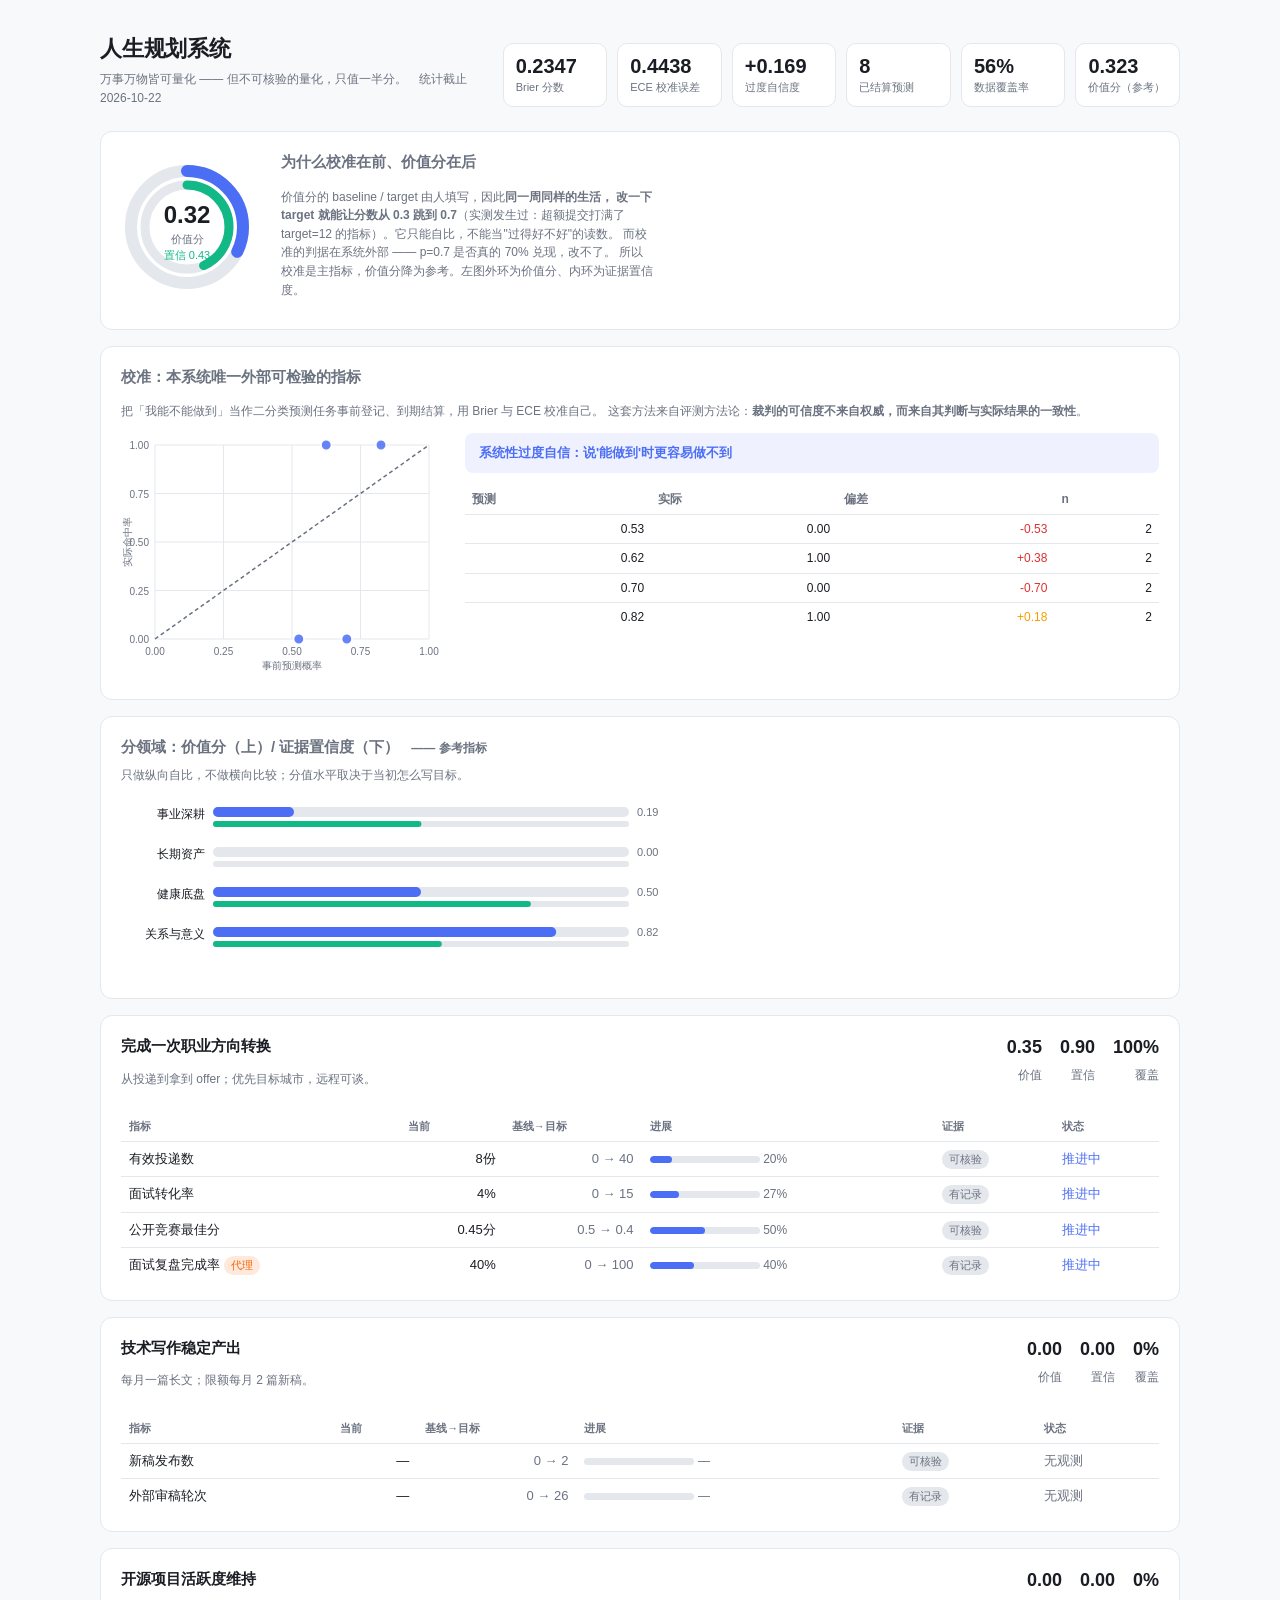
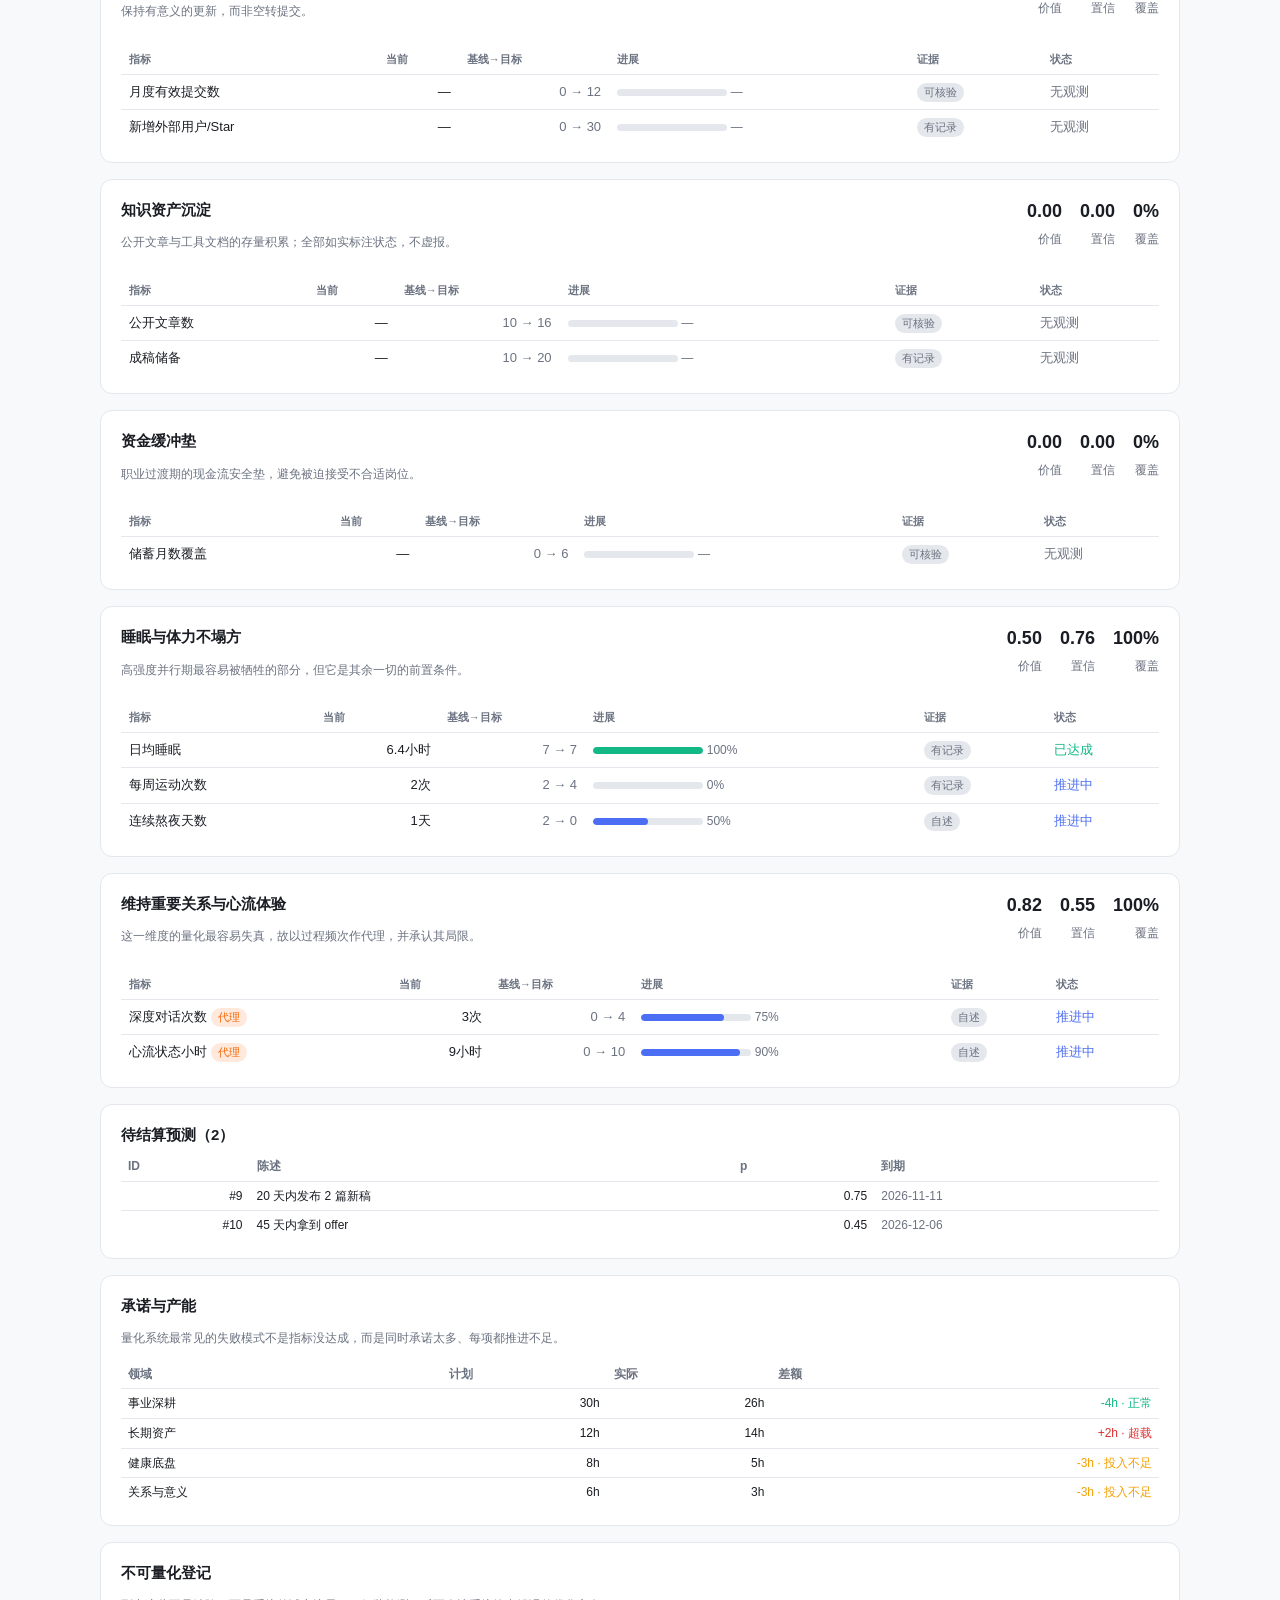
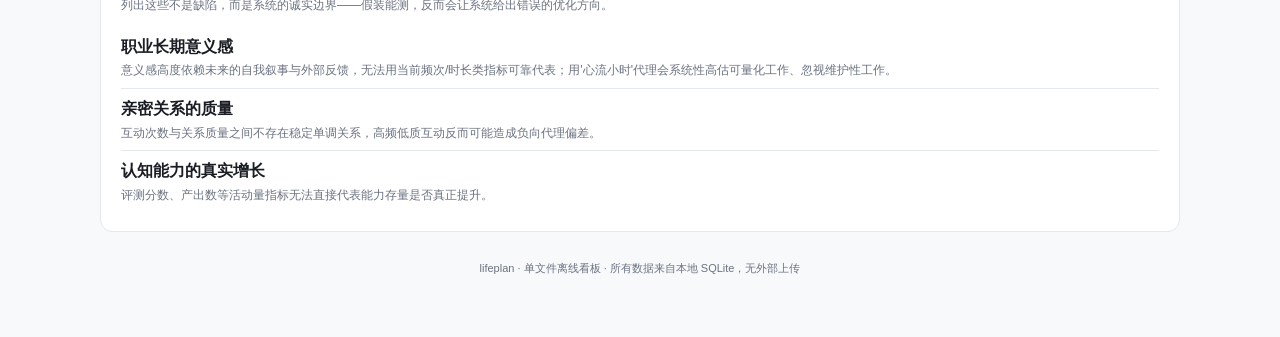
==== examples/dashboard.html @ 7a3522ac "lifeplanner v1.0：把目标变成可核验指标，把判断变成可校准预测 四象限领域（事业/资产/健康/关系）· 证据分级折减 · 自我预测校准（Brier/ECE/过度自信）· 自我审计（基线追" ====
<!DOCTYPE html>
<html lang="zh-CN">
<head>
<meta charset="utf-8">
<meta name="viewport" content="width=device-width, initial-scale=1">
<title>人生规划系统 · 2026-10-22</title>
<style>
  :root {
    --bg:#f8f9fb; --card:#ffffff; --border:#e4e7ec;
    --text:#1a1d23; --muted:#6b7280; --accent:#4c6ef5;
    --good:#12b886; --warn:#f59f00; --bad:#e03131;
    --proxy:#f76707;
  }
  @media (prefers-color-scheme: dark) {
    :root {
      --bg:#15171c; --card:#1e2128; --border:#2c313a; --text:#e8eaed; --muted:#9aa2ae;
    }
  }
  * { box-sizing:border-box; }
  body { margin:0; padding:32px 20px 60px; background:var(--bg); color:var(--text);
    font-family:-apple-system,BlinkMacSystemFont,"Segoe UI","PingFang SC","Hiragino Sans GB","Microsoft YaHei",sans-serif;
    line-height:1.55; }
  .wrap { max-width:1080px; margin:0 auto; }
  header { display:flex; flex-wrap:wrap; gap:20px 24px; align-items:flex-end;
    justify-content:space-between; margin-bottom:24px; }
  .brand { flex:1 1 320px; min-width:260px; }
  h1 { font-size:22px; margin:0 0 4px; letter-spacing:-.2px; }
  h2 { font-size:15px; margin:0 0 14px; text-transform:none; color:var(--muted); font-weight:600; }
  h3 { font-size:15px; margin:0 0 6px; }
  .muted { color:var(--muted); }
  .small { font-size:12px; }
  .num { font-variant-numeric:tabular-nums; text-align:right; }
  .card { background:var(--card); border:1px solid var(--border); border-radius:12px;
    padding:18px 20px; margin-bottom:16px; }
  .top { display:grid; grid-template-columns:auto 1fr; gap:28px; align-items:center; }
  .kpis { flex:2 1 560px; display:grid; grid-template-columns:repeat(auto-fit,minmax(92px,1fr));
    gap:10px; }
  .kpi { background:var(--card); border:1px solid var(--border); border-radius:10px; padding:10px 12px; }
  .kpi .v { font-size:20px; font-weight:700; font-variant-numeric:tabular-nums; line-height:1.25; }
  .kpi .l { font-size:11px; color:var(--muted); }
  table { width:100%; border-collapse:collapse; font-size:13px; }
  th { text-align:left; font-weight:600; color:var(--muted); font-size:11px;
    padding:6px 8px; border-bottom:1px solid var(--border); }
  td { padding:7px 8px; border-bottom:1px solid var(--border); vertical-align:middle; }
  tbody tr:last-child td { border-bottom:none; }
  .mini td,.mini th { padding:5px 7px; font-size:12px; }
  .bar { display:inline-block; width:110px; height:7px; background:var(--border);
    border-radius:4px; overflow:hidden; vertical-align:middle; }
  .bar span { display:block; height:100%; border-radius:4px; }
  .tag { display:inline-block; padding:1px 7px; border-radius:20px; font-size:11px;
    background:var(--border); color:var(--muted); }
  .tag.proxy { background:rgba(247,103,7,.14); color:var(--proxy); }
  .goal-head { display:flex; justify-content:space-between; align-items:flex-start;
    gap:16px; margin-bottom:12px; }
  .goal-stats { display:flex; gap:18px; text-align:right; }
  .goal-stats .big { display:block; font-size:18px; font-weight:700; font-variant-numeric:tabular-nums; }
  .cal-grid { display:grid; grid-template-columns:auto 1fr; gap:24px; align-items:start; }
  .verdict { padding:10px 14px; border-radius:8px; background:rgba(76,110,245,.09);
    color:var(--accent); font-size:13px; font-weight:600; margin-bottom:12px; }
  .uq-list { list-style:none; padding:0; margin:0; }
  .uq-list li { padding:8px 0; border-bottom:1px solid var(--border); }
  .uq-list li:last-child { border-bottom:none; }
  .uq-list span { display:block; font-size:12px; margin-top:2px; }
  .foot { text-align:center; color:var(--muted); font-size:11px; margin-top:28px; }
  @media (max-width:720px) {
    .top,.cal-grid { grid-template-columns:1fr; }
    .goal-stats { text-align:left; }
  }
</style>
</head>
<body>
<div class="wrap">
  <header>
    <div class="brand">
      <h1>人生规划系统</h1>
      <div class="muted small">万事万物皆可量化 —— 但不可核验的量化，只值一半分。　统计截止 2026-10-22</div>
    </div>
    <div class="kpis">
      <div class="kpi"><div class="v">0.2347</div><div class="l">Brier 分数</div></div>
      <div class="kpi"><div class="v">0.4438</div><div class="l">ECE 校准误差</div></div>
      <div class="kpi"><div class="v">+0.169</div><div class="l">过度自信度</div></div>
      <div class="kpi"><div class="v">8</div><div class="l">已结算预测</div></div>
      <div class="kpi"><div class="v">56%</div><div class="l">数据覆盖率</div></div>
      <div class="kpi"><div class="v">0.323</div><div class="l">价值分（参考）</div></div>
    </div>
  </header>

  <div class="card">
    <div class="top">
      <div>
    <svg width="132" height="132" viewBox="0 0 132 132" role="img" aria-label="价值分与置信度">
      <circle cx="66.0" cy="66.0" r="56.0" fill="none" stroke="#e4e7ec" stroke-width="12"/>
      <circle cx="66.0" cy="66.0" r="56.0" fill="none" stroke="#4c6ef5" stroke-width="12"
              stroke-dasharray="113.53 351.86" stroke-linecap="round"
              transform="rotate(-90 66.0 66.0)"/>
      <circle cx="66.0" cy="66.0" r="42.0" fill="none" stroke="#e4e7ec" stroke-width="9"/>
      <circle cx="66.0" cy="66.0" r="42.0" fill="none" stroke="#12b886" stroke-width="9"
              stroke-dasharray="114.69 263.89" stroke-linecap="round"
              transform="rotate(-90 66.0 66.0)"/>
      <text x="66.0" y="62.0" text-anchor="middle" font-size="24" font-weight="700"
            fill="#1a1d23">0.32</text>
      <text x="66.0" y="82.0" text-anchor="middle" font-size="11" fill="#6b7280">价值分</text>
      <text x="66.0" y="98.0" text-anchor="middle" font-size="11" fill="#12b886">置信 0.43</text>
    </svg></div>
      <div>
        <h2>为什么校准在前、价值分在后</h2>
        <p class="muted small" style="max-width:56ch">
          价值分的 baseline / target 由人填写，因此<strong>同一周同样的生活，
          改一下 target 就能让分数从 0.3 跳到 0.7</strong>（实测发生过：超额提交打满了
          target=12 的指标）。它只能自比，不能当"过得好不好"的读数。
          而校准的判据在系统外部 —— p=0.7 是否真的 70% 兑现，改不了。
          所以校准是主指标，价值分降为参考。左图外环为价值分、内环为证据置信度。
        </p>
      </div>
    </div>
  </div>

  <section class="card">
    <h2>校准：本系统唯一外部可检验的指标</h2>
    <p class="muted small">
      把「我能不能做到」当作二分类预测任务事前登记、到期结算，用 Brier 与 ECE 校准自己。
      这套方法来自评测方法论：<strong>裁判的可信度不来自权威，而来自其判断与实际结果的一致性</strong>。
    </p>
    
      <div class="cal-grid">
        <div><svg width="320" height="240" viewBox="0 0 320 240" role="img" aria-label="可靠性曲线"><line x1="34.0" y1="12" x2="34.0" y2="206" stroke="#e4e7ec" stroke-width="1"/><line x1="34" y1="206.0" x2="308" y2="206.0" stroke="#e4e7ec" stroke-width="1"/><text x="34.0" y="222" font-size="10" text-anchor="middle" fill="#6b7280">0.00</text><text x="28" y="210.0" font-size="10" text-anchor="end" fill="#6b7280">0.00</text><line x1="102.5" y1="12" x2="102.5" y2="206" stroke="#e4e7ec" stroke-width="1"/><line x1="34" y1="157.5" x2="308" y2="157.5" stroke="#e4e7ec" stroke-width="1"/><text x="102.5" y="222" font-size="10" text-anchor="middle" fill="#6b7280">0.25</text><text x="28" y="161.5" font-size="10" text-anchor="end" fill="#6b7280">0.25</text><line x1="171.0" y1="12" x2="171.0" y2="206" stroke="#e4e7ec" stroke-width="1"/><line x1="34" y1="109.0" x2="308" y2="109.0" stroke="#e4e7ec" stroke-width="1"/><text x="171.0" y="222" font-size="10" text-anchor="middle" fill="#6b7280">0.50</text><text x="28" y="113.0" font-size="10" text-anchor="end" fill="#6b7280">0.50</text><line x1="239.5" y1="12" x2="239.5" y2="206" stroke="#e4e7ec" stroke-width="1"/><line x1="34" y1="60.5" x2="308" y2="60.5" stroke="#e4e7ec" stroke-width="1"/><text x="239.5" y="222" font-size="10" text-anchor="middle" fill="#6b7280">0.75</text><text x="28" y="64.5" font-size="10" text-anchor="end" fill="#6b7280">0.75</text><line x1="308.0" y1="12" x2="308.0" y2="206" stroke="#e4e7ec" stroke-width="1"/><line x1="34" y1="12.0" x2="308" y2="12.0" stroke="#e4e7ec" stroke-width="1"/><text x="308.0" y="222" font-size="10" text-anchor="middle" fill="#6b7280">1.00</text><text x="28" y="16.0" font-size="10" text-anchor="end" fill="#6b7280">1.00</text><line x1="34.0" y1="206.0" x2="308.0" y2="12.0" stroke="#6b7280" stroke-width="1.5" stroke-dasharray="4 3"/><circle cx="177.8" cy="206.0" r="5.2" fill="#4c6ef5" fill-opacity="0.85" stroke="#fff" stroke-width="1.5"><title>预测 0.53 → 实际 0.00（n=2）</title></circle><circle cx="205.2" cy="12.0" r="5.2" fill="#4c6ef5" fill-opacity="0.85" stroke="#fff" stroke-width="1.5"><title>预测 0.62 → 实际 1.00（n=2）</title></circle><circle cx="225.8" cy="206.0" r="5.2" fill="#4c6ef5" fill-opacity="0.85" stroke="#fff" stroke-width="1.5"><title>预测 0.70 → 实际 0.00（n=2）</title></circle><circle cx="260.0" cy="12.0" r="5.2" fill="#4c6ef5" fill-opacity="0.85" stroke="#fff" stroke-width="1.5"><title>预测 0.82 → 实际 1.00（n=2）</title></circle><text x="171.0" y="236" font-size="10" text-anchor="middle" fill="#6b7280">事前预测概率</text><text x="10" y="109.0" font-size="10" text-anchor="middle" fill="#6b7280" transform="rotate(-90 10 109.0)">实际命中率</text></svg></div>
        <div>
          <div class="verdict">系统性过度自信：说&#x27;能做到&#x27;时更容易做不到</div>
          <table class="mini">
            <thead><tr><th>预测</th><th>实际</th><th>偏差</th><th>n</th></tr></thead>
            <tbody><tr><td class="num">0.53</td><td class="num">0.00</td><td class="num" style="color:#e03131">-0.53</td><td class="num">2</td></tr><tr><td class="num">0.62</td><td class="num">1.00</td><td class="num" style="color:#e03131">+0.38</td><td class="num">2</td></tr><tr><td class="num">0.70</td><td class="num">0.00</td><td class="num" style="color:#e03131">-0.70</td><td class="num">2</td></tr><tr><td class="num">0.82</td><td class="num">1.00</td><td class="num" style="color:#f59f00">+0.18</td><td class="num">2</td></tr></tbody>
          </table>
        </div>
      </div>
  </section>

  <div class="card">
    <h2>分领域：价值分（上）/ 证据置信度（下）<span class="muted small">　—— 参考指标</span></h2>
    <p class="muted small" style="margin-top:-6px">
      只做纵向自比，不做横向比较；分值水平取决于当初怎么写目标。
    </p>
    <svg width="560" height="176" viewBox="0 0 560 176" role="img" aria-label="领域对比"><text x="84" y="21" font-size="12" text-anchor="end" fill="#1a1d23">事业深耕</text><rect x="92" y="10" width="416.0" height="10" rx="5" fill="#e4e7ec"/><rect x="92" y="10" width="81.0" height="10" rx="5" fill="#4c6ef5"/><rect x="92" y="24" width="416.0" height="6" rx="3" fill="#e4e7ec"/><rect x="92" y="24" width="208.4" height="6" rx="3" fill="#12b886"/><text x="516" y="19" font-size="11" fill="#6b7280">0.19</text><text x="84" y="61" font-size="12" text-anchor="end" fill="#1a1d23">长期资产</text><rect x="92" y="50" width="416.0" height="10" rx="5" fill="#e4e7ec"/><rect x="92" y="50" width="0.0" height="10" rx="5" fill="#4c6ef5"/><rect x="92" y="64" width="416.0" height="6" rx="3" fill="#e4e7ec"/><rect x="92" y="64" width="0.0" height="6" rx="3" fill="#12b886"/><text x="516" y="59" font-size="11" fill="#6b7280">0.00</text><text x="84" y="101" font-size="12" text-anchor="end" fill="#1a1d23">健康底盘</text><rect x="92" y="90" width="416.0" height="10" rx="5" fill="#e4e7ec"/><rect x="92" y="90" width="208.0" height="10" rx="5" fill="#4c6ef5"/><rect x="92" y="104" width="416.0" height="6" rx="3" fill="#e4e7ec"/><rect x="92" y="104" width="317.9" height="6" rx="3" fill="#12b886"/><text x="516" y="99" font-size="11" fill="#6b7280">0.50</text><text x="84" y="141" font-size="12" text-anchor="end" fill="#1a1d23">关系与意义</text><rect x="92" y="130" width="416.0" height="10" rx="5" fill="#e4e7ec"/><rect x="92" y="130" width="343.2" height="10" rx="5" fill="#4c6ef5"/><rect x="92" y="144" width="416.0" height="6" rx="3" fill="#e4e7ec"/><rect x="92" y="144" width="228.8" height="6" rx="3" fill="#12b886"/><text x="516" y="139" font-size="11" fill="#6b7280">0.82</text></svg>
  </div>

  
    <section class="card goal" data-domain="事业深耕">
      <div class="goal-head">
        <div>
          <h3>完成一次职业方向转换</h3>
          <p class="muted small">从投递到拿到 offer；优先目标城市，远程可谈。</p>
        </div>
        <div class="goal-stats">
          <div><span class="big">0.35</span><span class="muted small">价值</span></div>
          <div><span class="big">0.90</span><span class="muted small">置信</span></div>
          <div><span class="big">100%</span><span class="muted small">覆盖</span></div>
        </div>
      </div>
      <table>
        <thead><tr><th>指标</th><th>当前</th><th>基线→目标</th><th>进展</th><th>证据</th><th>状态</th></tr></thead>
        <tbody>
      <tr>
        <td>有效投递数 </td>
        <td class="num">8份</td>
        <td class="num muted">0 → 40</td>
        <td>
          <div class="bar"><span style="width:20.0%;background:#4c6ef5"></span></div>
          <span class="muted small">20%</span>
        </td>
        <td><span class="tag">可核验</span></td>
        <td><span style="color:#4c6ef5">推进中</span></td>
      </tr>
      <tr>
        <td>面试转化率 </td>
        <td class="num">4%</td>
        <td class="num muted">0 → 15</td>
        <td>
          <div class="bar"><span style="width:26.7%;background:#4c6ef5"></span></div>
          <span class="muted small">27%</span>
        </td>
        <td><span class="tag">有记录</span></td>
        <td><span style="color:#4c6ef5">推进中</span></td>
      </tr>
      <tr>
        <td>公开竞赛最佳分 </td>
        <td class="num">0.45分</td>
        <td class="num muted">0.5 → 0.4</td>
        <td>
          <div class="bar"><span style="width:50.0%;background:#4c6ef5"></span></div>
          <span class="muted small">50%</span>
        </td>
        <td><span class="tag">可核验</span></td>
        <td><span style="color:#4c6ef5">推进中</span></td>
      </tr>
      <tr>
        <td>面试复盘完成率 <span class="tag proxy">代理</span></td>
        <td class="num">40%</td>
        <td class="num muted">0 → 100</td>
        <td>
          <div class="bar"><span style="width:40.0%;background:#4c6ef5"></span></div>
          <span class="muted small">40%</span>
        </td>
        <td><span class="tag">有记录</span></td>
        <td><span style="color:#4c6ef5">推进中</span></td>
      </tr></tbody>
      </table>
    </section>
    <section class="card goal" data-domain="事业深耕">
      <div class="goal-head">
        <div>
          <h3>技术写作稳定产出</h3>
          <p class="muted small">每月一篇长文；限额每月 2 篇新稿。</p>
        </div>
        <div class="goal-stats">
          <div><span class="big">0.00</span><span class="muted small">价值</span></div>
          <div><span class="big">0.00</span><span class="muted small">置信</span></div>
          <div><span class="big">0%</span><span class="muted small">覆盖</span></div>
        </div>
      </div>
      <table>
        <thead><tr><th>指标</th><th>当前</th><th>基线→目标</th><th>进展</th><th>证据</th><th>状态</th></tr></thead>
        <tbody>
      <tr>
        <td>新稿发布数 </td>
        <td class="num">—</td>
        <td class="num muted">0 → 2</td>
        <td>
          <div class="bar"><span style="width:0.0%;background:#6b7280"></span></div>
          <span class="muted small">—</span>
        </td>
        <td><span class="tag">可核验</span></td>
        <td><span style="color:#6b7280">无观测</span></td>
      </tr>
      <tr>
        <td>外部审稿轮次 </td>
        <td class="num">—</td>
        <td class="num muted">0 → 26</td>
        <td>
          <div class="bar"><span style="width:0.0%;background:#6b7280"></span></div>
          <span class="muted small">—</span>
        </td>
        <td><span class="tag">有记录</span></td>
        <td><span style="color:#6b7280">无观测</span></td>
      </tr></tbody>
      </table>
    </section>
    <section class="card goal" data-domain="事业深耕">
      <div class="goal-head">
        <div>
          <h3>开源项目活跃度维持</h3>
          <p class="muted small">保持有意义的更新，而非空转提交。</p>
        </div>
        <div class="goal-stats">
          <div><span class="big">0.00</span><span class="muted small">价值</span></div>
          <div><span class="big">0.00</span><span class="muted small">置信</span></div>
          <div><span class="big">0%</span><span class="muted small">覆盖</span></div>
        </div>
      </div>
      <table>
        <thead><tr><th>指标</th><th>当前</th><th>基线→目标</th><th>进展</th><th>证据</th><th>状态</th></tr></thead>
        <tbody>
      <tr>
        <td>月度有效提交数 </td>
        <td class="num">—</td>
        <td class="num muted">0 → 12</td>
        <td>
          <div class="bar"><span style="width:0.0%;background:#6b7280"></span></div>
          <span class="muted small">—</span>
        </td>
        <td><span class="tag">可核验</span></td>
        <td><span style="color:#6b7280">无观测</span></td>
      </tr>
      <tr>
        <td>新增外部用户/Star </td>
        <td class="num">—</td>
        <td class="num muted">0 → 30</td>
        <td>
          <div class="bar"><span style="width:0.0%;background:#6b7280"></span></div>
          <span class="muted small">—</span>
        </td>
        <td><span class="tag">有记录</span></td>
        <td><span style="color:#6b7280">无观测</span></td>
      </tr></tbody>
      </table>
    </section>
    <section class="card goal" data-domain="长期资产">
      <div class="goal-head">
        <div>
          <h3>知识资产沉淀</h3>
          <p class="muted small">公开文章与工具文档的存量积累；全部如实标注状态，不虚报。</p>
        </div>
        <div class="goal-stats">
          <div><span class="big">0.00</span><span class="muted small">价值</span></div>
          <div><span class="big">0.00</span><span class="muted small">置信</span></div>
          <div><span class="big">0%</span><span class="muted small">覆盖</span></div>
        </div>
      </div>
      <table>
        <thead><tr><th>指标</th><th>当前</th><th>基线→目标</th><th>进展</th><th>证据</th><th>状态</th></tr></thead>
        <tbody>
      <tr>
        <td>公开文章数 </td>
        <td class="num">—</td>
        <td class="num muted">10 → 16</td>
        <td>
          <div class="bar"><span style="width:0.0%;background:#6b7280"></span></div>
          <span class="muted small">—</span>
        </td>
        <td><span class="tag">可核验</span></td>
        <td><span style="color:#6b7280">无观测</span></td>
      </tr>
      <tr>
        <td>成稿储备 </td>
        <td class="num">—</td>
        <td class="num muted">10 → 20</td>
        <td>
          <div class="bar"><span style="width:0.0%;background:#6b7280"></span></div>
          <span class="muted small">—</span>
        </td>
        <td><span class="tag">有记录</span></td>
        <td><span style="color:#6b7280">无观测</span></td>
      </tr></tbody>
      </table>
    </section>
    <section class="card goal" data-domain="长期资产">
      <div class="goal-head">
        <div>
          <h3>资金缓冲垫</h3>
          <p class="muted small">职业过渡期的现金流安全垫，避免被迫接受不合适岗位。</p>
        </div>
        <div class="goal-stats">
          <div><span class="big">0.00</span><span class="muted small">价值</span></div>
          <div><span class="big">0.00</span><span class="muted small">置信</span></div>
          <div><span class="big">0%</span><span class="muted small">覆盖</span></div>
        </div>
      </div>
      <table>
        <thead><tr><th>指标</th><th>当前</th><th>基线→目标</th><th>进展</th><th>证据</th><th>状态</th></tr></thead>
        <tbody>
      <tr>
        <td>储蓄月数覆盖 </td>
        <td class="num">—</td>
        <td class="num muted">0 → 6</td>
        <td>
          <div class="bar"><span style="width:0.0%;background:#6b7280"></span></div>
          <span class="muted small">—</span>
        </td>
        <td><span class="tag">可核验</span></td>
        <td><span style="color:#6b7280">无观测</span></td>
      </tr></tbody>
      </table>
    </section>
    <section class="card goal" data-domain="健康底盘">
      <div class="goal-head">
        <div>
          <h3>睡眠与体力不塌方</h3>
          <p class="muted small">高强度并行期最容易被牺牲的部分，但它是其余一切的前置条件。</p>
        </div>
        <div class="goal-stats">
          <div><span class="big">0.50</span><span class="muted small">价值</span></div>
          <div><span class="big">0.76</span><span class="muted small">置信</span></div>
          <div><span class="big">100%</span><span class="muted small">覆盖</span></div>
        </div>
      </div>
      <table>
        <thead><tr><th>指标</th><th>当前</th><th>基线→目标</th><th>进展</th><th>证据</th><th>状态</th></tr></thead>
        <tbody>
      <tr>
        <td>日均睡眠 </td>
        <td class="num">6.4小时</td>
        <td class="num muted">7 → 7</td>
        <td>
          <div class="bar"><span style="width:100.0%;background:#12b886"></span></div>
          <span class="muted small">100%</span>
        </td>
        <td><span class="tag">有记录</span></td>
        <td><span style="color:#12b886">已达成</span></td>
      </tr>
      <tr>
        <td>每周运动次数 </td>
        <td class="num">2次</td>
        <td class="num muted">2 → 4</td>
        <td>
          <div class="bar"><span style="width:0.0%;background:#4c6ef5"></span></div>
          <span class="muted small">0%</span>
        </td>
        <td><span class="tag">有记录</span></td>
        <td><span style="color:#4c6ef5">推进中</span></td>
      </tr>
      <tr>
        <td>连续熬夜天数 </td>
        <td class="num">1天</td>
        <td class="num muted">2 → 0</td>
        <td>
          <div class="bar"><span style="width:50.0%;background:#4c6ef5"></span></div>
          <span class="muted small">50%</span>
        </td>
        <td><span class="tag">自述</span></td>
        <td><span style="color:#4c6ef5">推进中</span></td>
      </tr></tbody>
      </table>
    </section>
    <section class="card goal" data-domain="关系与意义">
      <div class="goal-head">
        <div>
          <h3>维持重要关系与心流体验</h3>
          <p class="muted small">这一维度的量化最容易失真，故以过程频次作代理，并承认其局限。</p>
        </div>
        <div class="goal-stats">
          <div><span class="big">0.82</span><span class="muted small">价值</span></div>
          <div><span class="big">0.55</span><span class="muted small">置信</span></div>
          <div><span class="big">100%</span><span class="muted small">覆盖</span></div>
        </div>
      </div>
      <table>
        <thead><tr><th>指标</th><th>当前</th><th>基线→目标</th><th>进展</th><th>证据</th><th>状态</th></tr></thead>
        <tbody>
      <tr>
        <td>深度对话次数 <span class="tag proxy">代理</span></td>
        <td class="num">3次</td>
        <td class="num muted">0 → 4</td>
        <td>
          <div class="bar"><span style="width:75.0%;background:#4c6ef5"></span></div>
          <span class="muted small">75%</span>
        </td>
        <td><span class="tag">自述</span></td>
        <td><span style="color:#4c6ef5">推进中</span></td>
      </tr>
      <tr>
        <td>心流状态小时 <span class="tag proxy">代理</span></td>
        <td class="num">9小时</td>
        <td class="num muted">0 → 10</td>
        <td>
          <div class="bar"><span style="width:90.0%;background:#4c6ef5"></span></div>
          <span class="muted small">90%</span>
        </td>
        <td><span class="tag">自述</span></td>
        <td><span style="color:#4c6ef5">推进中</span></td>
      </tr></tbody>
      </table>
    </section>

  
    <section class="card">
      <h3>待结算预测（2）</h3>
      <table class="mini"><thead><tr><th>ID</th><th>陈述</th><th>p</th><th>到期</th></tr></thead>
      <tbody><tr><td class="num">#9</td><td>20 天内发布 2 篇新稿</td><td class="num">0.75</td><td class="muted">2026-11-11</td></tr><tr><td class="num">#10</td><td>45 天内拿到 offer</td><td class="num">0.45</td><td class="muted">2026-12-06</td></tr></tbody></table>
    </section>
  
    <section class="card">
      <h3>承诺与产能</h3>
      <p class="muted small">量化系统最常见的失败模式不是指标没达成，而是同时承诺太多、每项都推进不足。</p>
      <table class="mini"><thead><tr><th>领域</th><th>计划</th><th>实际</th><th>差额</th></tr></thead>
      <tbody><tr><td>事业深耕</td><td class="num">30h</td><td class="num">26h</td><td class="num" style="color:#12b886">-4h · 正常</td></tr><tr><td>长期资产</td><td class="num">12h</td><td class="num">14h</td><td class="num" style="color:#e03131">+2h · 超载</td></tr><tr><td>健康底盘</td><td class="num">8h</td><td class="num">5h</td><td class="num" style="color:#f59f00">-3h · 投入不足</td></tr><tr><td>关系与意义</td><td class="num">6h</td><td class="num">3h</td><td class="num" style="color:#f59f00">-3h · 投入不足</td></tr></tbody></table>
    </section>
  
    <section class="card uq">
      <h3>不可量化登记</h3>
      <p class="muted small">列出这些不是缺陷，而是系统的诚实边界——假装能测，反而会让系统给出错误的优化方向。</p>
      <ul class="uq-list"><li><strong>职业长期意义感</strong><span class="muted">意义感高度依赖未来的自我叙事与外部反馈，无法用当前频次/时长类指标可靠代表；用&#x27;心流小时&#x27;代理会系统性高估可量化工作、忽视维护性工作。</span></li><li><strong>亲密关系的质量</strong><span class="muted">互动次数与关系质量之间不存在稳定单调关系，高频低质互动反而可能造成负向代理偏差。</span></li><li><strong>认知能力的真实增长</strong><span class="muted">评测分数、产出数等活动量指标无法直接代表能力存量是否真正提升。</span></li></ul>
    </section>

  <div class="foot">
    lifeplan · 单文件离线看板 · 所有数据来自本地 SQLite，无外部上传
  </div>
</div>
</body>
</html>
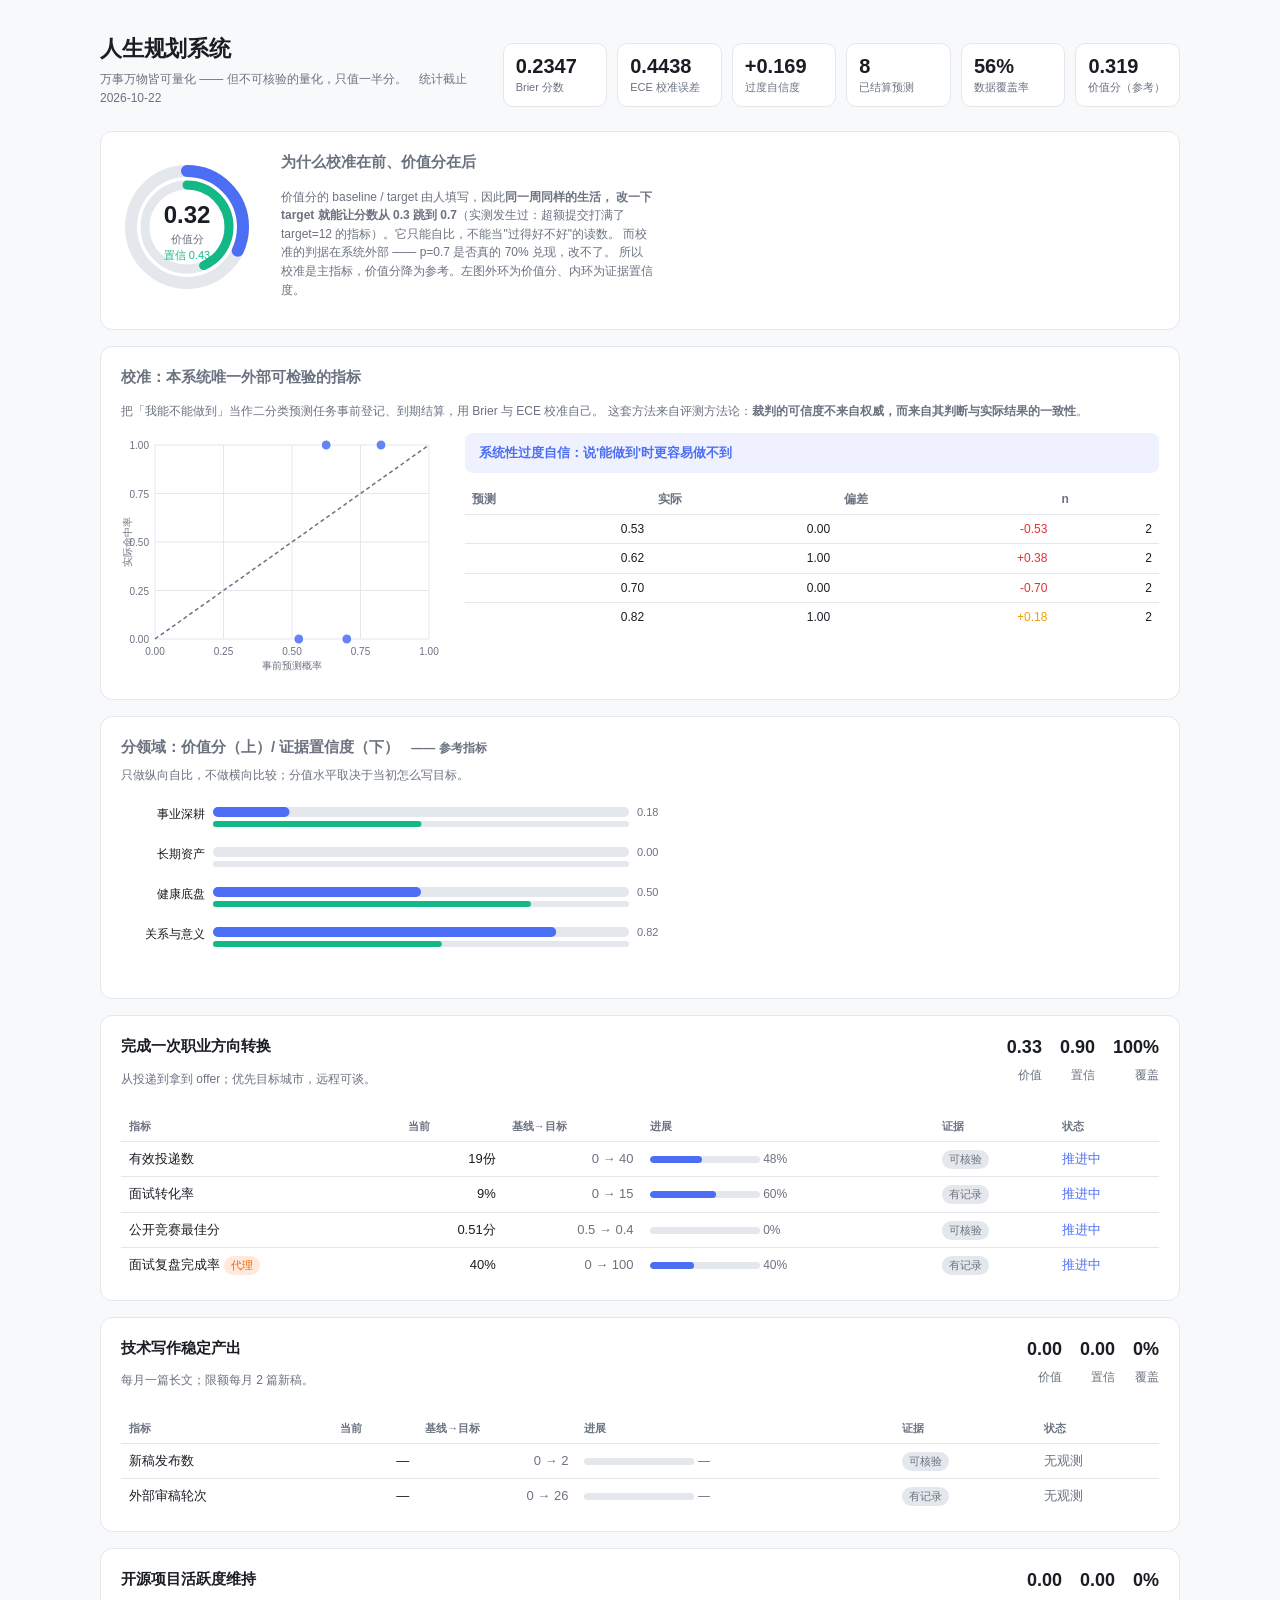
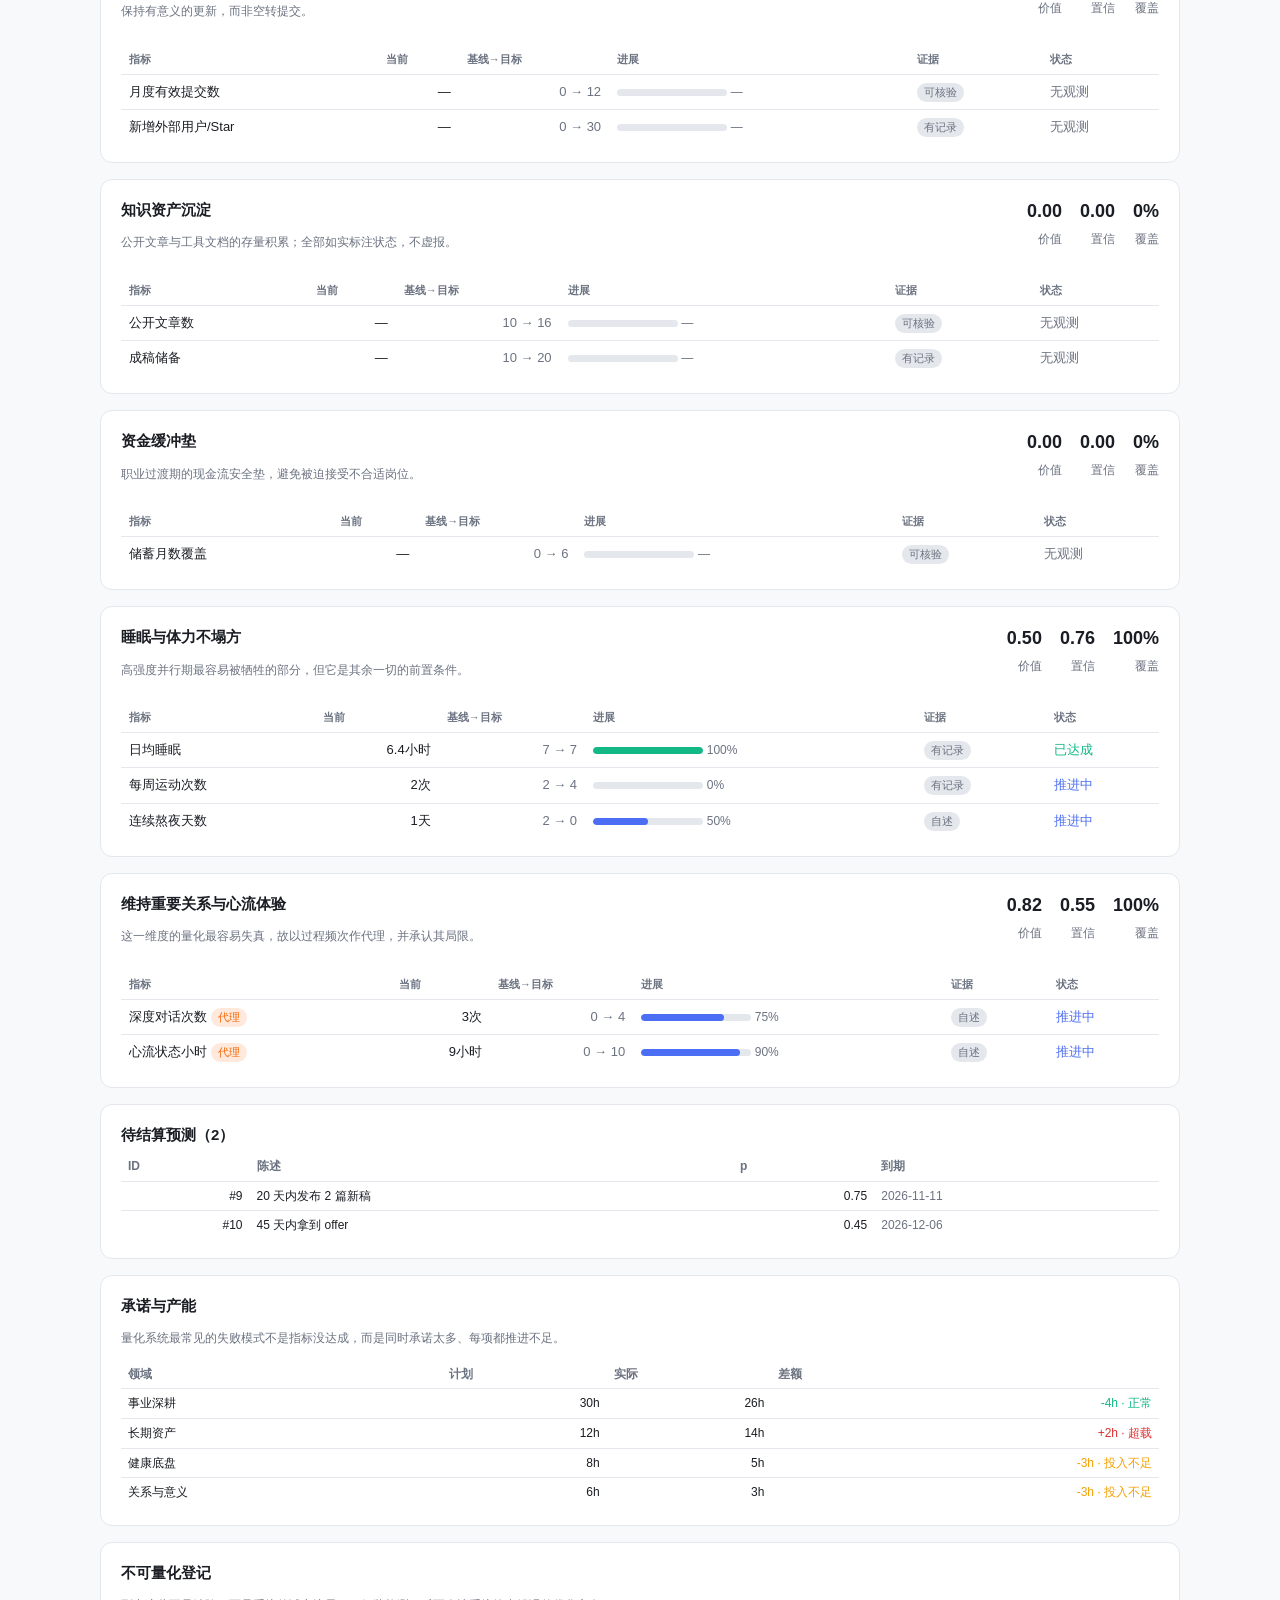
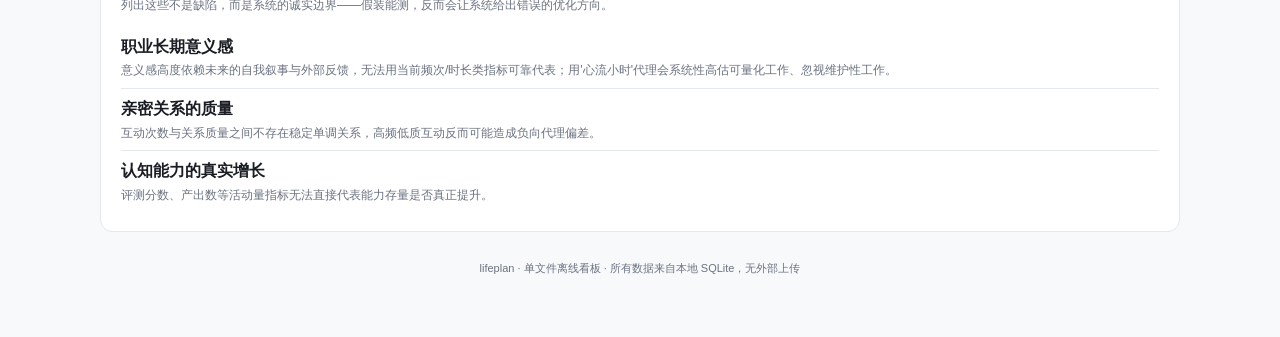
==== commit caf5e7be: "chore: 开源首发清洗——演示数据改为与真实人物无关的虚构值" ====
--- a/examples/dashboard.html
+++ b/examples/dashboard.html
@@ -81,7 +81,7 @@
       <div class="kpi"><div class="v">+0.169</div><div class="l">过度自信度</div></div>
       <div class="kpi"><div class="v">8</div><div class="l">已结算预测</div></div>
       <div class="kpi"><div class="v">56%</div><div class="l">数据覆盖率</div></div>
-      <div class="kpi"><div class="v">0.323</div><div class="l">价值分（参考）</div></div>
+      <div class="kpi"><div class="v">0.319</div><div class="l">价值分（参考）</div></div>
     </div>
   </header>
 
@@ -91,7 +91,7 @@
     <svg width="132" height="132" viewBox="0 0 132 132" role="img" aria-label="价值分与置信度">
       <circle cx="66.0" cy="66.0" r="56.0" fill="none" stroke="#e4e7ec" stroke-width="12"/>
       <circle cx="66.0" cy="66.0" r="56.0" fill="none" stroke="#4c6ef5" stroke-width="12"
-              stroke-dasharray="113.53 351.86" stroke-linecap="round"
+              stroke-dasharray="112.28 351.86" stroke-linecap="round"
               transform="rotate(-90 66.0 66.0)"/>
       <circle cx="66.0" cy="66.0" r="42.0" fill="none" stroke="#e4e7ec" stroke-width="9"/>
       <circle cx="66.0" cy="66.0" r="42.0" fill="none" stroke="#12b886" stroke-width="9"
@@ -139,7 +139,7 @@
     <p class="muted small" style="margin-top:-6px">
       只做纵向自比，不做横向比较；分值水平取决于当初怎么写目标。
     </p>
-    <svg width="560" height="176" viewBox="0 0 560 176" role="img" aria-label="领域对比"><text x="84" y="21" font-size="12" text-anchor="end" fill="#1a1d23">事业深耕</text><rect x="92" y="10" width="416.0" height="10" rx="5" fill="#e4e7ec"/><rect x="92" y="10" width="81.0" height="10" rx="5" fill="#4c6ef5"/><rect x="92" y="24" width="416.0" height="6" rx="3" fill="#e4e7ec"/><rect x="92" y="24" width="208.4" height="6" rx="3" fill="#12b886"/><text x="516" y="19" font-size="11" fill="#6b7280">0.19</text><text x="84" y="61" font-size="12" text-anchor="end" fill="#1a1d23">长期资产</text><rect x="92" y="50" width="416.0" height="10" rx="5" fill="#e4e7ec"/><rect x="92" y="50" width="0.0" height="10" rx="5" fill="#4c6ef5"/><rect x="92" y="64" width="416.0" height="6" rx="3" fill="#e4e7ec"/><rect x="92" y="64" width="0.0" height="6" rx="3" fill="#12b886"/><text x="516" y="59" font-size="11" fill="#6b7280">0.00</text><text x="84" y="101" font-size="12" text-anchor="end" fill="#1a1d23">健康底盘</text><rect x="92" y="90" width="416.0" height="10" rx="5" fill="#e4e7ec"/><rect x="92" y="90" width="208.0" height="10" rx="5" fill="#4c6ef5"/><rect x="92" y="104" width="416.0" height="6" rx="3" fill="#e4e7ec"/><rect x="92" y="104" width="317.9" height="6" rx="3" fill="#12b886"/><text x="516" y="99" font-size="11" fill="#6b7280">0.50</text><text x="84" y="141" font-size="12" text-anchor="end" fill="#1a1d23">关系与意义</text><rect x="92" y="130" width="416.0" height="10" rx="5" fill="#e4e7ec"/><rect x="92" y="130" width="343.2" height="10" rx="5" fill="#4c6ef5"/><rect x="92" y="144" width="416.0" height="6" rx="3" fill="#e4e7ec"/><rect x="92" y="144" width="228.8" height="6" rx="3" fill="#12b886"/><text x="516" y="139" font-size="11" fill="#6b7280">0.82</text></svg>
+    <svg width="560" height="176" viewBox="0 0 560 176" role="img" aria-label="领域对比"><text x="84" y="21" font-size="12" text-anchor="end" fill="#1a1d23">事业深耕</text><rect x="92" y="10" width="416.0" height="10" rx="5" fill="#e4e7ec"/><rect x="92" y="10" width="76.5" height="10" rx="5" fill="#4c6ef5"/><rect x="92" y="24" width="416.0" height="6" rx="3" fill="#e4e7ec"/><rect x="92" y="24" width="208.4" height="6" rx="3" fill="#12b886"/><text x="516" y="19" font-size="11" fill="#6b7280">0.18</text><text x="84" y="61" font-size="12" text-anchor="end" fill="#1a1d23">长期资产</text><rect x="92" y="50" width="416.0" height="10" rx="5" fill="#e4e7ec"/><rect x="92" y="50" width="0.0" height="10" rx="5" fill="#4c6ef5"/><rect x="92" y="64" width="416.0" height="6" rx="3" fill="#e4e7ec"/><rect x="92" y="64" width="0.0" height="6" rx="3" fill="#12b886"/><text x="516" y="59" font-size="11" fill="#6b7280">0.00</text><text x="84" y="101" font-size="12" text-anchor="end" fill="#1a1d23">健康底盘</text><rect x="92" y="90" width="416.0" height="10" rx="5" fill="#e4e7ec"/><rect x="92" y="90" width="208.0" height="10" rx="5" fill="#4c6ef5"/><rect x="92" y="104" width="416.0" height="6" rx="3" fill="#e4e7ec"/><rect x="92" y="104" width="317.9" height="6" rx="3" fill="#12b886"/><text x="516" y="99" font-size="11" fill="#6b7280">0.50</text><text x="84" y="141" font-size="12" text-anchor="end" fill="#1a1d23">关系与意义</text><rect x="92" y="130" width="416.0" height="10" rx="5" fill="#e4e7ec"/><rect x="92" y="130" width="343.2" height="10" rx="5" fill="#4c6ef5"/><rect x="92" y="144" width="416.0" height="6" rx="3" fill="#e4e7ec"/><rect x="92" y="144" width="228.8" height="6" rx="3" fill="#12b886"/><text x="516" y="139" font-size="11" fill="#6b7280">0.82</text></svg>
   </div>
 
   
@@ -150,7 +150,7 @@
           <p class="muted small">从投递到拿到 offer；优先目标城市，远程可谈。</p>
         </div>
         <div class="goal-stats">
-          <div><span class="big">0.35</span><span class="muted small">价值</span></div>
+          <div><span class="big">0.33</span><span class="muted small">价值</span></div>
           <div><span class="big">0.90</span><span class="muted small">置信</span></div>
           <div><span class="big">100%</span><span class="muted small">覆盖</span></div>
         </div>
@@ -160,33 +160,33 @@
         <tbody>
       <tr>
         <td>有效投递数 </td>
-        <td class="num">8份</td>
+        <td class="num">19份</td>
         <td class="num muted">0 → 40</td>
         <td>
-          <div class="bar"><span style="width:20.0%;background:#4c6ef5"></span></div>
-          <span class="muted small">20%</span>
+          <div class="bar"><span style="width:47.5%;background:#4c6ef5"></span></div>
+          <span class="muted small">48%</span>
         </td>
         <td><span class="tag">可核验</span></td>
         <td><span style="color:#4c6ef5">推进中</span></td>
       </tr>
       <tr>
         <td>面试转化率 </td>
-        <td class="num">4%</td>
+        <td class="num">9%</td>
         <td class="num muted">0 → 15</td>
         <td>
-          <div class="bar"><span style="width:26.7%;background:#4c6ef5"></span></div>
-          <span class="muted small">27%</span>
+          <div class="bar"><span style="width:60.0%;background:#4c6ef5"></span></div>
+          <span class="muted small">60%</span>
         </td>
         <td><span class="tag">有记录</span></td>
         <td><span style="color:#4c6ef5">推进中</span></td>
       </tr>
       <tr>
         <td>公开竞赛最佳分 </td>
-        <td class="num">0.45分</td>
+        <td class="num">0.51分</td>
         <td class="num muted">0.5 → 0.4</td>
         <td>
-          <div class="bar"><span style="width:50.0%;background:#4c6ef5"></span></div>
-          <span class="muted small">50%</span>
+          <div class="bar"><span style="width:0.0%;background:#4c6ef5"></span></div>
+          <span class="muted small">0%</span>
         </td>
         <td><span class="tag">可核验</span></td>
         <td><span style="color:#4c6ef5">推进中</span></td>
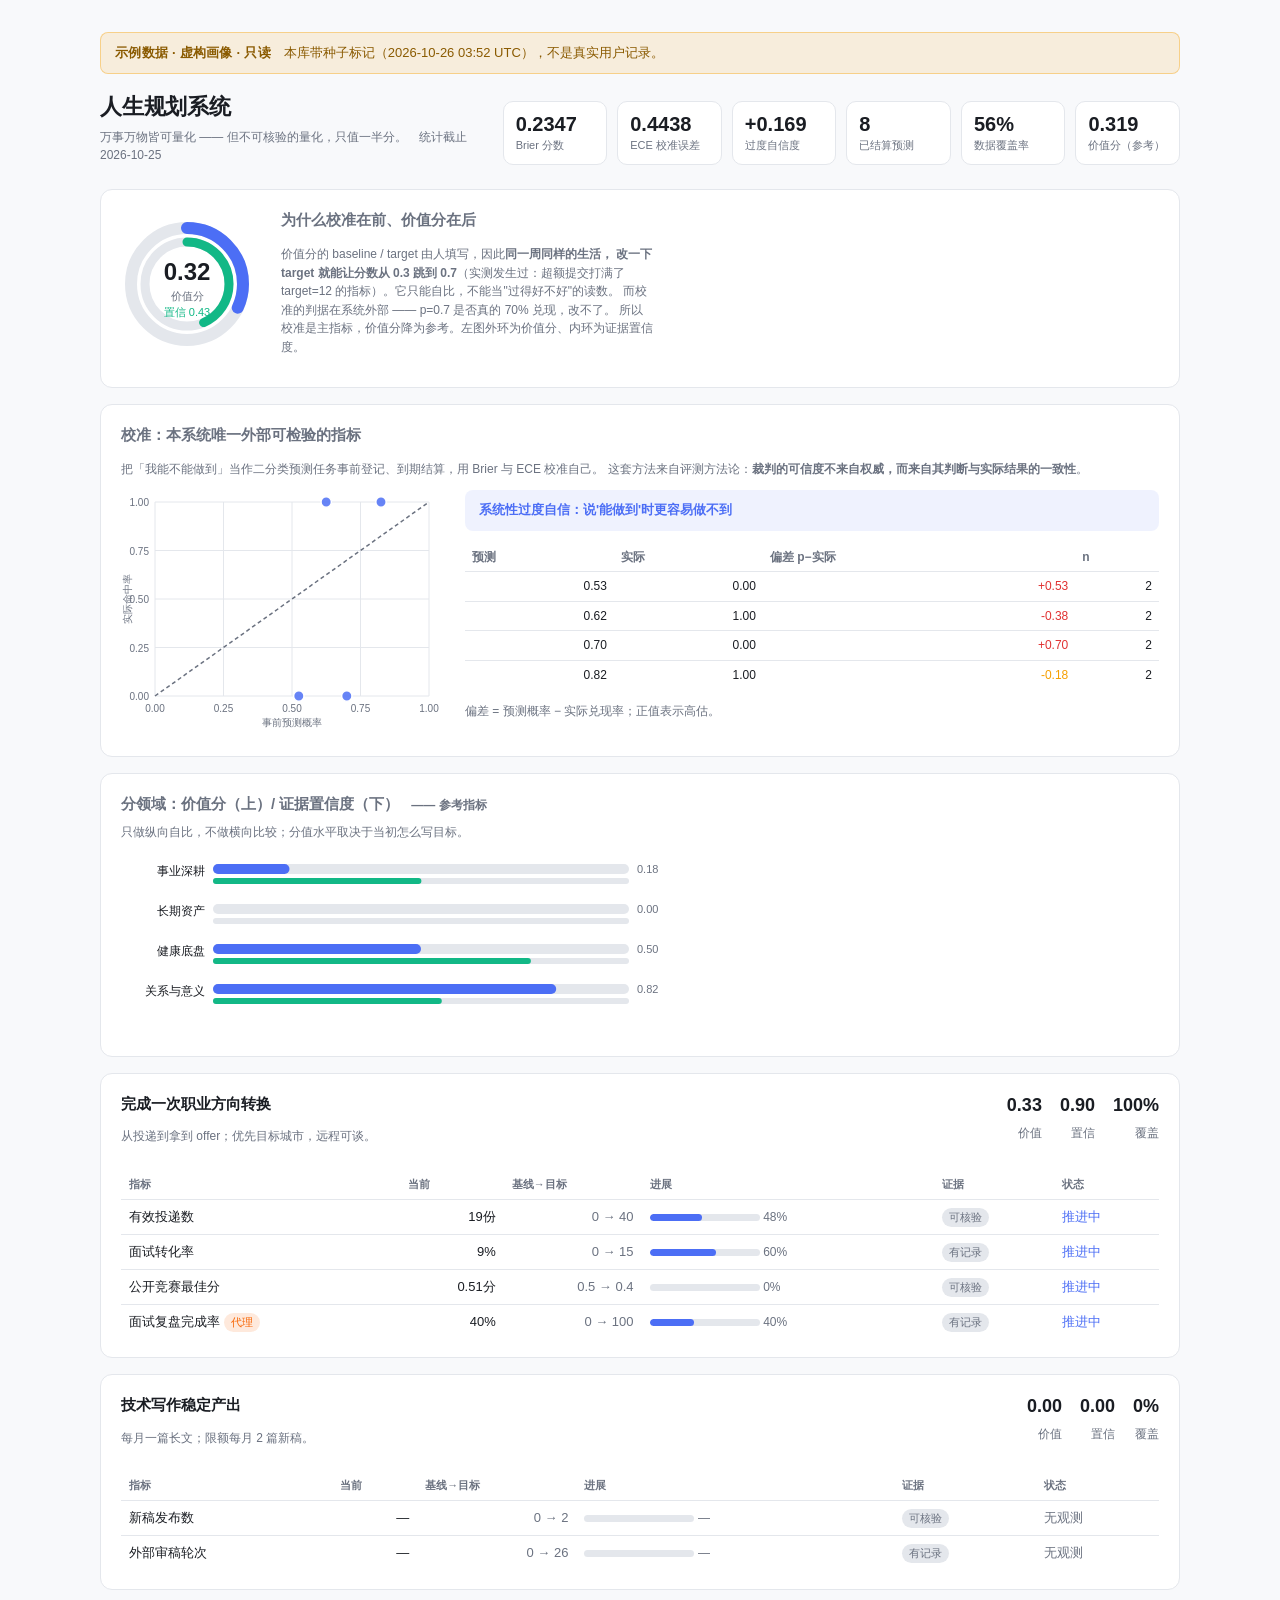
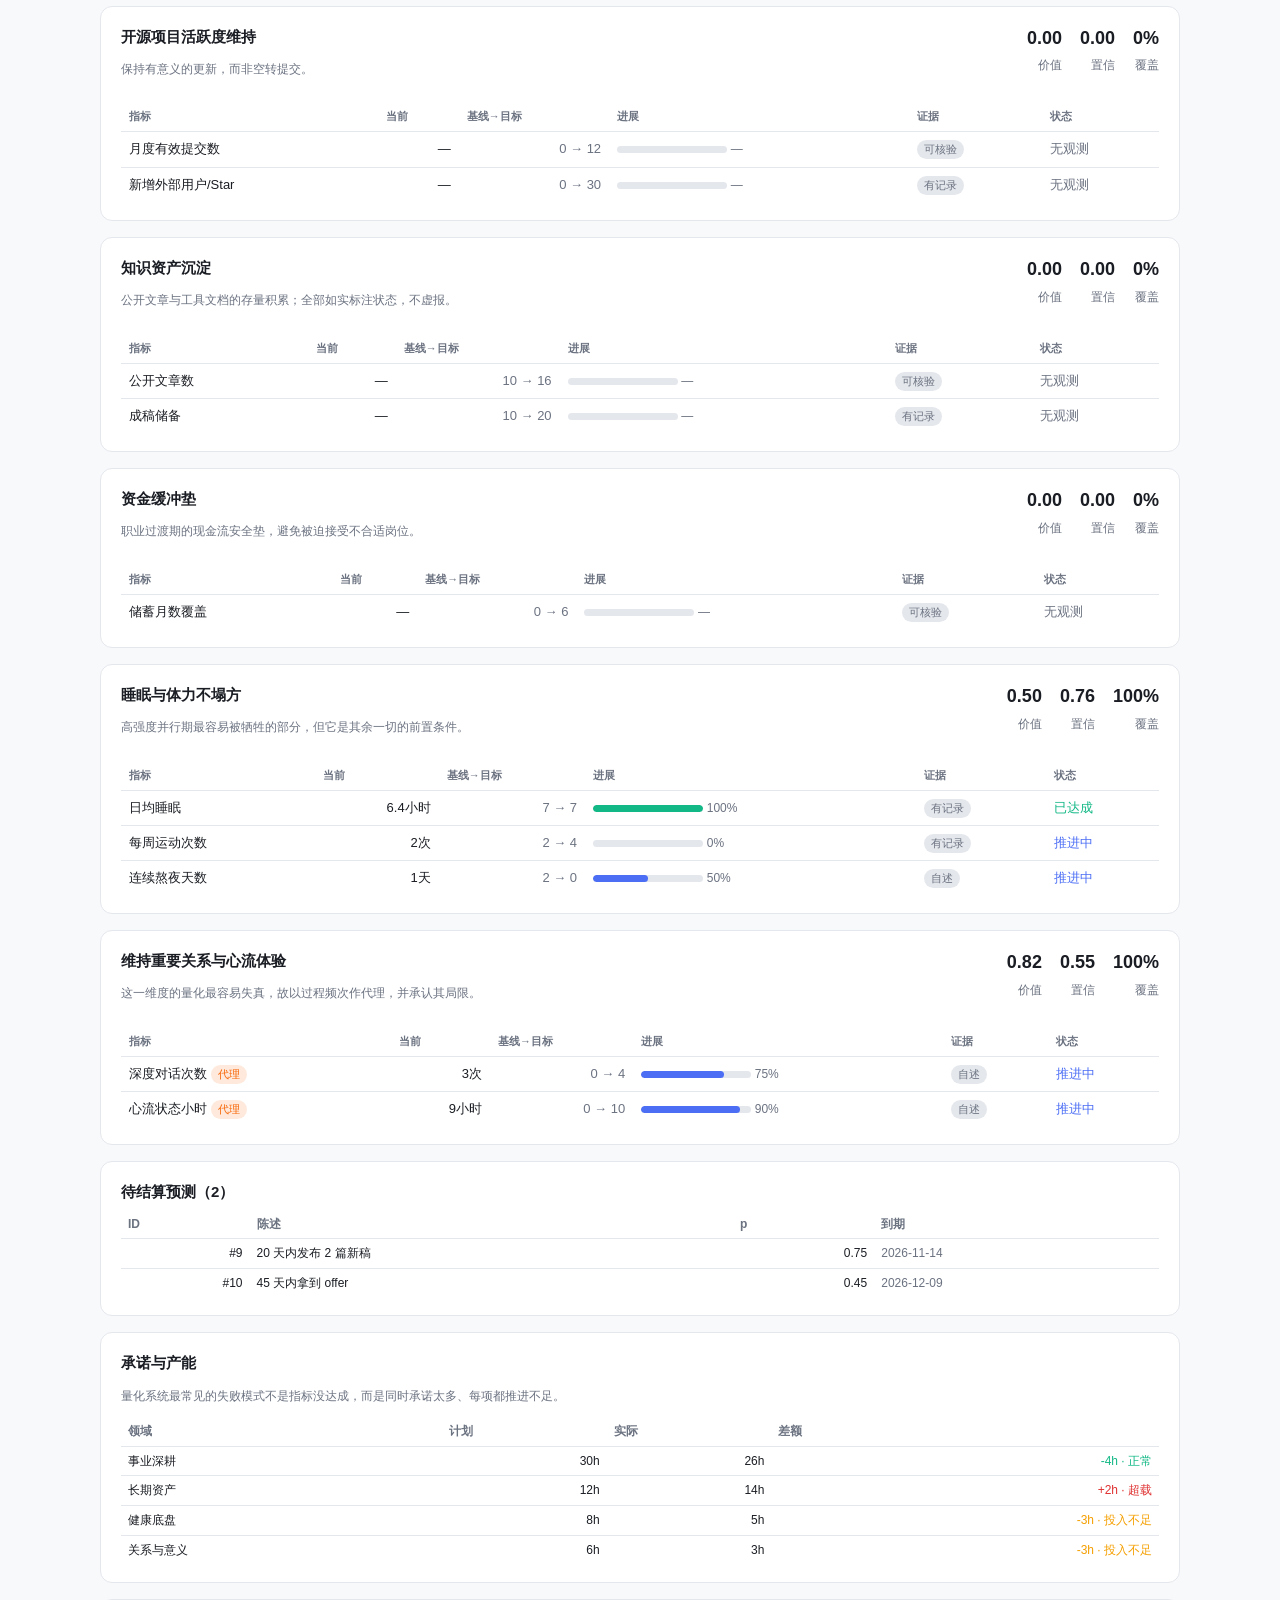
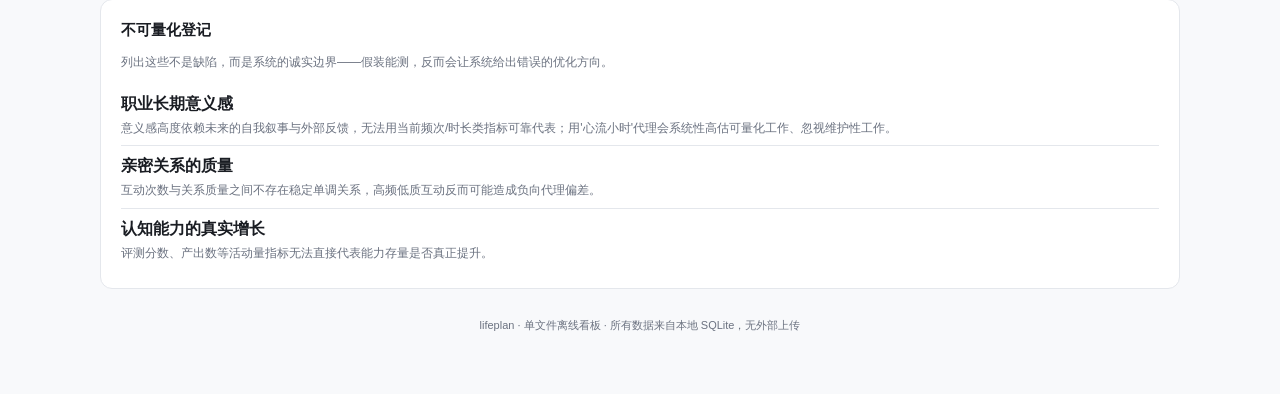
==== commit c9e97910: "fix: unify the calibration deviation sign on predicted minus actual - dashboard/report/calibration b" ====
--- a/examples/dashboard.html
+++ b/examples/dashboard.html
@@ -3,7 +3,7 @@
 <head>
 <meta charset="utf-8">
 <meta name="viewport" content="width=device-width, initial-scale=1">
-<title>人生规划系统 · 2026-10-22</title>
+<title>人生规划系统 · 2026-10-25</title>
 <style>
   :root {
     --bg:#f8f9fb; --card:#ffffff; --border:#e4e7ec;
@@ -17,6 +17,7 @@
     }
   }
   * { box-sizing:border-box; }
+  svg { max-width:100%; height:auto; }
   body { margin:0; padding:32px 20px 60px; background:var(--bg); color:var(--text);
     font-family:-apple-system,BlinkMacSystemFont,"Segoe UI","PingFang SC","Hiragino Sans GB","Microsoft YaHei",sans-serif;
     line-height:1.55; }
@@ -32,6 +33,10 @@
   .num { font-variant-numeric:tabular-nums; text-align:right; }
   .card { background:var(--card); border:1px solid var(--border); border-radius:12px;
     padding:18px 20px; margin-bottom:16px; }
+  .demo-banner { margin-bottom:16px; padding:10px 14px; border-radius:8px;
+    background:rgba(245,159,0,.12); border:1px solid rgba(245,159,0,.38);
+    color:#8a5a00; font-size:13px; line-height:1.5; }
+  .demo-banner strong { letter-spacing:.02em; }
   .top { display:grid; grid-template-columns:auto 1fr; gap:28px; align-items:center; }
   .kpis { flex:2 1 560px; display:grid; grid-template-columns:repeat(auto-fit,minmax(92px,1fr));
     gap:10px; }
@@ -63,17 +68,23 @@
   .uq-list span { display:block; font-size:12px; margin-top:2px; }
   .foot { text-align:center; color:var(--muted); font-size:11px; margin-top:28px; }
   @media (max-width:720px) {
+    body { padding:20px 12px 40px; }
+    .card { padding:14px; }
     .top,.cal-grid { grid-template-columns:1fr; }
-    .goal-stats { text-align:left; }
+    .goal-stats { text-align:left; gap:12px; }
+    .bar { width:72px; }
+    table { font-size:12px; }
+    th, td { padding:6px 5px; }
   }
 </style>
 </head>
 <body>
 <div class="wrap">
+  <div class="demo-banner" role="status"><strong>示例数据 · 虚构画像 · 只读</strong>　本库带种子标记（2026-10-26 03:52 UTC），不是真实用户记录。</div>
   <header>
     <div class="brand">
       <h1>人生规划系统</h1>
-      <div class="muted small">万事万物皆可量化 —— 但不可核验的量化，只值一半分。　统计截止 2026-10-22</div>
+      <div class="muted small">万事万物皆可量化 —— 但不可核验的量化，只值一半分。　统计截止 2026-10-25</div>
     </div>
     <div class="kpis">
       <div class="kpi"><div class="v">0.2347</div><div class="l">Brier 分数</div></div>
@@ -127,9 +138,10 @@
         <div>
           <div class="verdict">系统性过度自信：说&#x27;能做到&#x27;时更容易做不到</div>
           <table class="mini">
-            <thead><tr><th>预测</th><th>实际</th><th>偏差</th><th>n</th></tr></thead>
-            <tbody><tr><td class="num">0.53</td><td class="num">0.00</td><td class="num" style="color:#e03131">-0.53</td><td class="num">2</td></tr><tr><td class="num">0.62</td><td class="num">1.00</td><td class="num" style="color:#e03131">+0.38</td><td class="num">2</td></tr><tr><td class="num">0.70</td><td class="num">0.00</td><td class="num" style="color:#e03131">-0.70</td><td class="num">2</td></tr><tr><td class="num">0.82</td><td class="num">1.00</td><td class="num" style="color:#f59f00">+0.18</td><td class="num">2</td></tr></tbody>
+            <thead><tr><th>预测</th><th>实际</th><th>偏差 p−实际</th><th>n</th></tr></thead>
+            <tbody><tr><td class="num">0.53</td><td class="num">0.00</td><td class="num" style="color:#e03131">+0.53</td><td class="num">2</td></tr><tr><td class="num">0.62</td><td class="num">1.00</td><td class="num" style="color:#e03131">-0.38</td><td class="num">2</td></tr><tr><td class="num">0.70</td><td class="num">0.00</td><td class="num" style="color:#e03131">+0.70</td><td class="num">2</td></tr><tr><td class="num">0.82</td><td class="num">1.00</td><td class="num" style="color:#f59f00">-0.18</td><td class="num">2</td></tr></tbody>
           </table>
+          <p class="muted small">偏差 = 预测概率 − 实际兑现率；正值表示高估。</p>
         </div>
       </div>
   </section>
@@ -443,7 +455,7 @@
     <section class="card">
       <h3>待结算预测（2）</h3>
       <table class="mini"><thead><tr><th>ID</th><th>陈述</th><th>p</th><th>到期</th></tr></thead>
-      <tbody><tr><td class="num">#9</td><td>20 天内发布 2 篇新稿</td><td class="num">0.75</td><td class="muted">2026-11-11</td></tr><tr><td class="num">#10</td><td>45 天内拿到 offer</td><td class="num">0.45</td><td class="muted">2026-12-06</td></tr></tbody></table>
+      <tbody><tr><td class="num">#9</td><td>20 天内发布 2 篇新稿</td><td class="num">0.75</td><td class="muted">2026-11-14</td></tr><tr><td class="num">#10</td><td>45 天内拿到 offer</td><td class="num">0.45</td><td class="muted">2026-12-09</td></tr></tbody></table>
     </section>
   
     <section class="card">
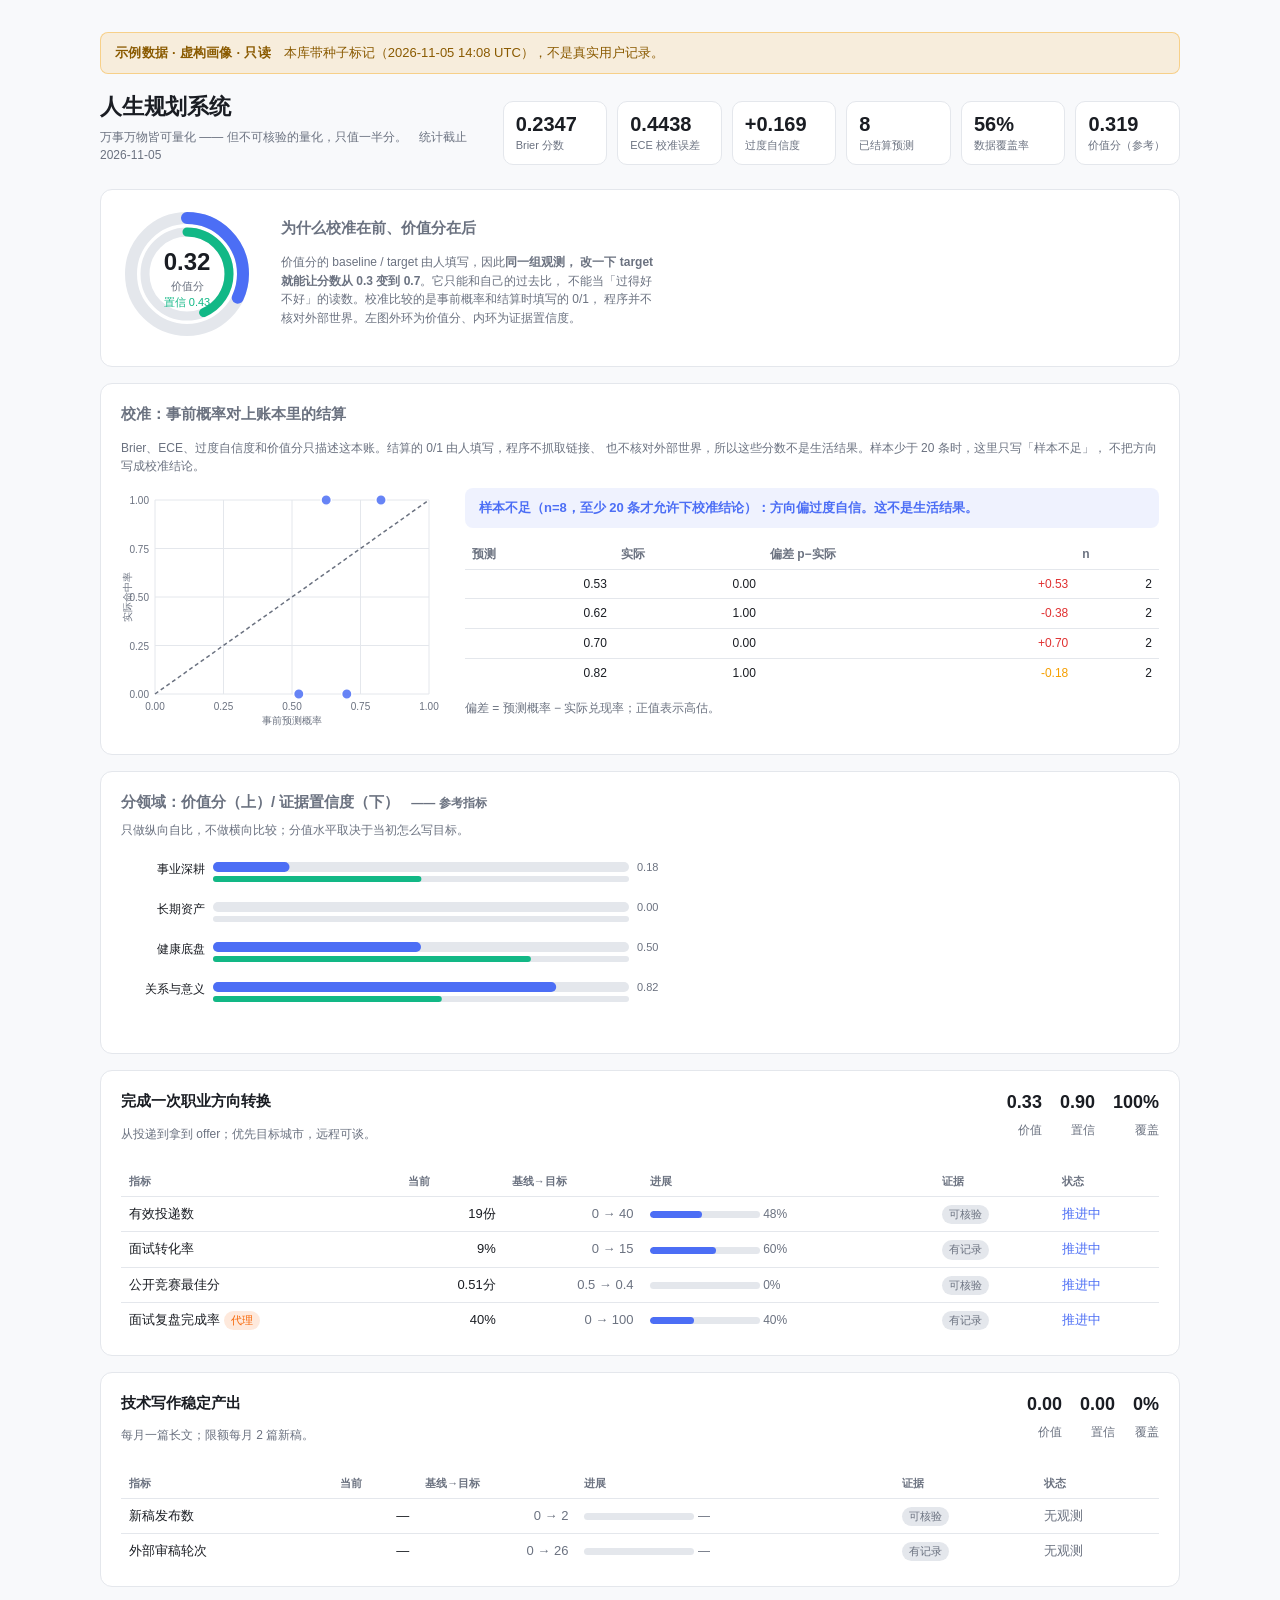
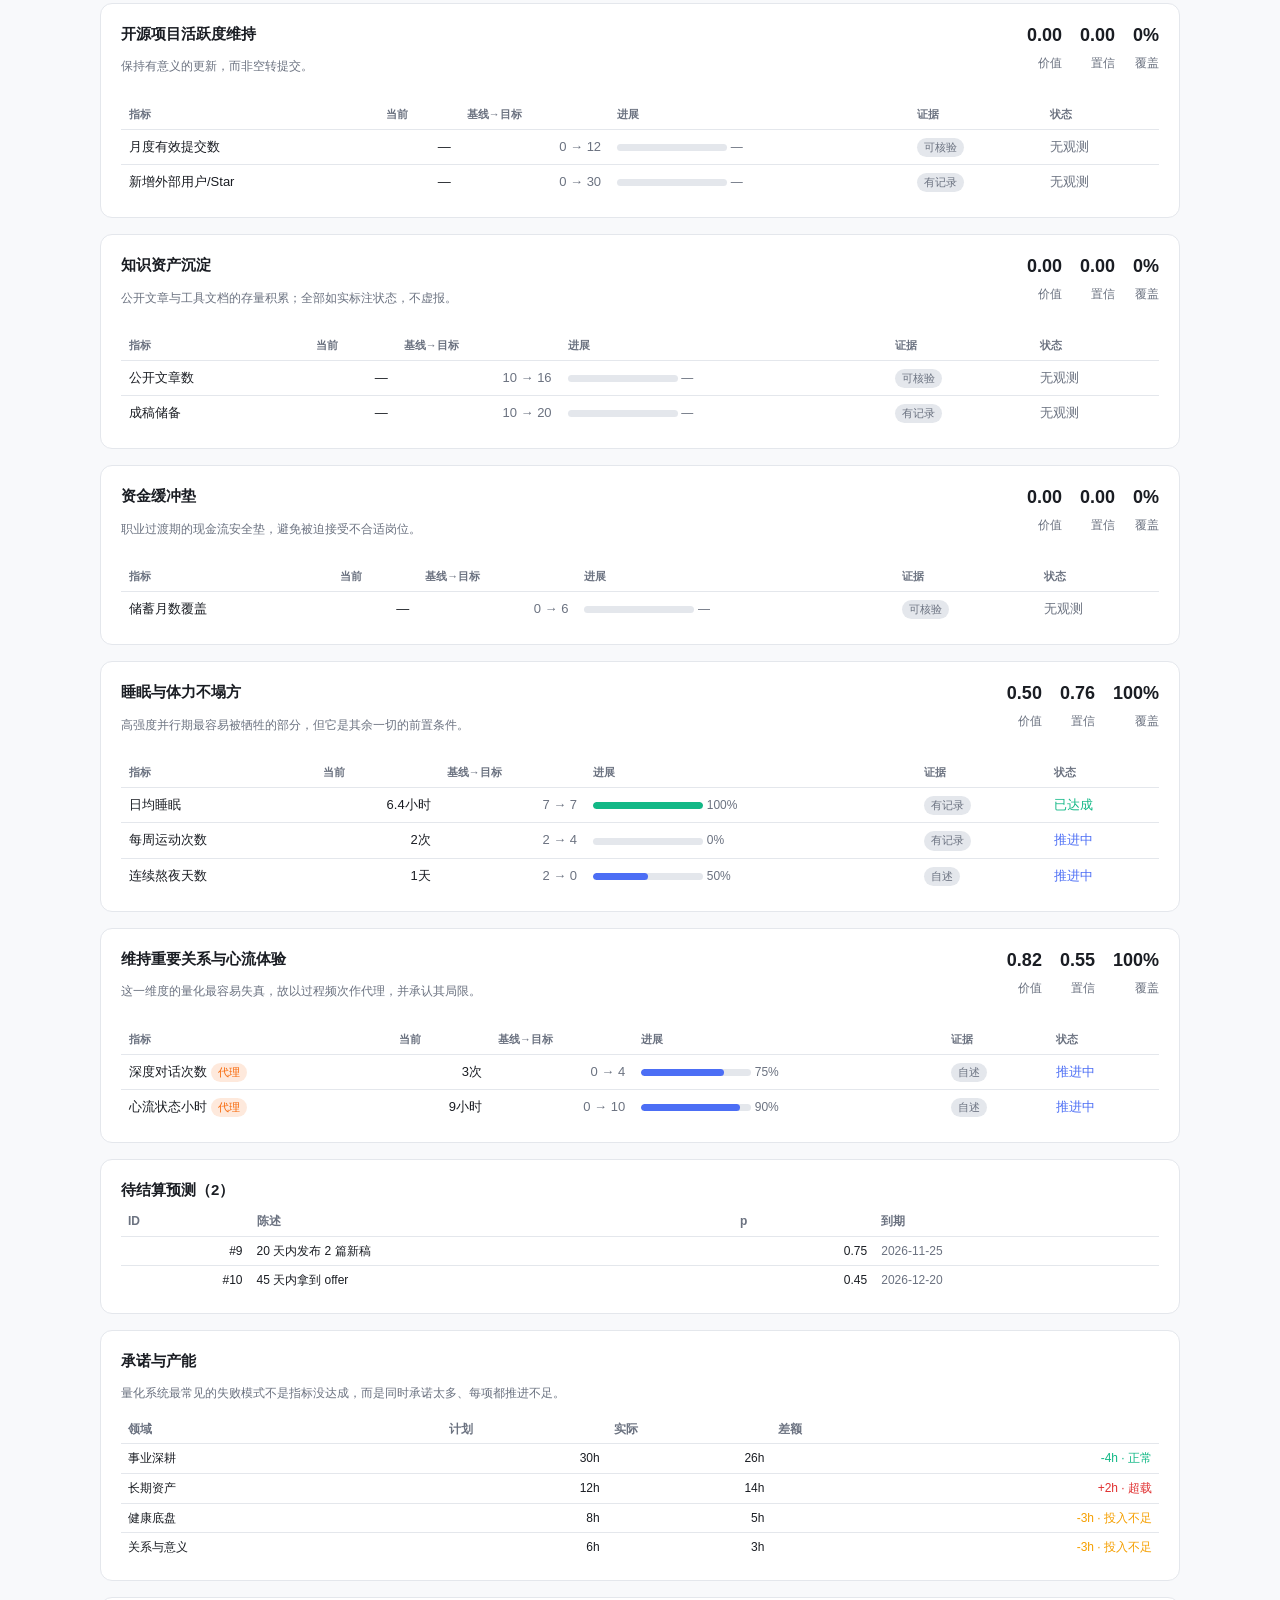
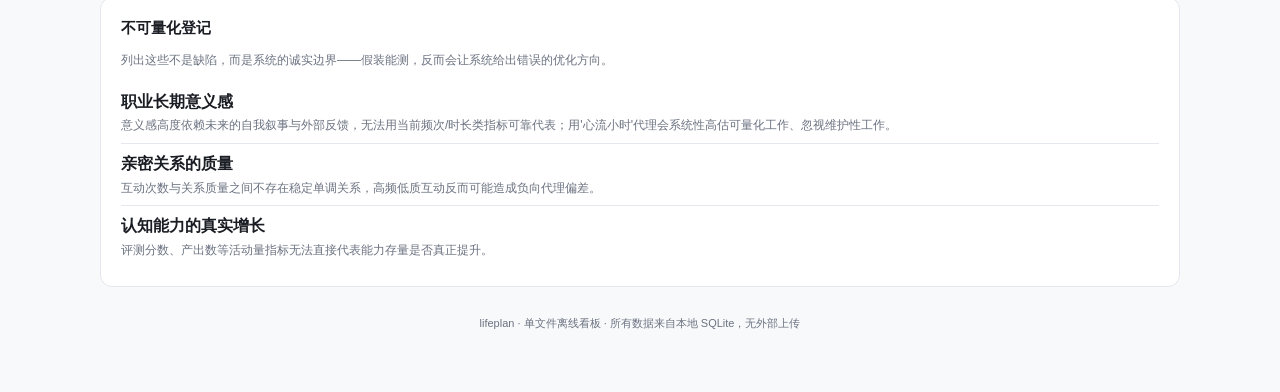
==== commit afe0110d: "Stop false greens in calibration and the permission gate. Small samples no longer read as a calibrat" ====
--- a/examples/dashboard.html
+++ b/examples/dashboard.html
@@ -3,7 +3,7 @@
 <head>
 <meta charset="utf-8">
 <meta name="viewport" content="width=device-width, initial-scale=1">
-<title>人生规划系统 · 2026-10-25</title>
+<title>人生规划系统 · 2026-11-05</title>
 <style>
   :root {
     --bg:#f8f9fb; --card:#ffffff; --border:#e4e7ec;
@@ -80,11 +80,11 @@
 </head>
 <body>
 <div class="wrap">
-  <div class="demo-banner" role="status"><strong>示例数据 · 虚构画像 · 只读</strong>　本库带种子标记（2026-10-26 03:52 UTC），不是真实用户记录。</div>
+  <div class="demo-banner" role="status"><strong>示例数据 · 虚构画像 · 只读</strong>　本库带种子标记（2026-11-05 14:08 UTC），不是真实用户记录。</div>
   <header>
     <div class="brand">
       <h1>人生规划系统</h1>
-      <div class="muted small">万事万物皆可量化 —— 但不可核验的量化，只值一半分。　统计截止 2026-10-25</div>
+      <div class="muted small">万事万物皆可量化 —— 但不可核验的量化，只值一半分。　统计截止 2026-11-05</div>
     </div>
     <div class="kpis">
       <div class="kpi"><div class="v">0.2347</div><div class="l">Brier 分数</div></div>
@@ -116,27 +116,27 @@
       <div>
         <h2>为什么校准在前、价值分在后</h2>
         <p class="muted small" style="max-width:56ch">
-          价值分的 baseline / target 由人填写，因此<strong>同一周同样的生活，
-          改一下 target 就能让分数从 0.3 跳到 0.7</strong>（实测发生过：超额提交打满了
-          target=12 的指标）。它只能自比，不能当"过得好不好"的读数。
-          而校准的判据在系统外部 —— p=0.7 是否真的 70% 兑现，改不了。
-          所以校准是主指标，价值分降为参考。左图外环为价值分、内环为证据置信度。
+          价值分的 baseline / target 由人填写，因此<strong>同一组观测，
+          改一下 target 就能让分数从 0.3 变到 0.7</strong>。它只能和自己的过去比，
+          不能当「过得好不好」的读数。校准比较的是事前概率和结算时填写的 0/1，
+          程序并不核对外部世界。左图外环为价值分、内环为证据置信度。
         </p>
       </div>
     </div>
   </div>
 
   <section class="card">
-    <h2>校准：本系统唯一外部可检验的指标</h2>
+    <h2>校准：事前概率对上账本里的结算</h2>
     <p class="muted small">
-      把「我能不能做到」当作二分类预测任务事前登记、到期结算，用 Brier 与 ECE 校准自己。
-      这套方法来自评测方法论：<strong>裁判的可信度不来自权威，而来自其判断与实际结果的一致性</strong>。
+      Brier、ECE、过度自信度和价值分只描述这本账。结算的 0/1 由人填写，程序不抓取链接、
+      也不核对外部世界，所以这些分数不是生活结果。样本少于 20 条时，这里只写「样本不足」，
+      不把方向写成校准结论。
     </p>
     
       <div class="cal-grid">
         <div><svg width="320" height="240" viewBox="0 0 320 240" role="img" aria-label="可靠性曲线"><line x1="34.0" y1="12" x2="34.0" y2="206" stroke="#e4e7ec" stroke-width="1"/><line x1="34" y1="206.0" x2="308" y2="206.0" stroke="#e4e7ec" stroke-width="1"/><text x="34.0" y="222" font-size="10" text-anchor="middle" fill="#6b7280">0.00</text><text x="28" y="210.0" font-size="10" text-anchor="end" fill="#6b7280">0.00</text><line x1="102.5" y1="12" x2="102.5" y2="206" stroke="#e4e7ec" stroke-width="1"/><line x1="34" y1="157.5" x2="308" y2="157.5" stroke="#e4e7ec" stroke-width="1"/><text x="102.5" y="222" font-size="10" text-anchor="middle" fill="#6b7280">0.25</text><text x="28" y="161.5" font-size="10" text-anchor="end" fill="#6b7280">0.25</text><line x1="171.0" y1="12" x2="171.0" y2="206" stroke="#e4e7ec" stroke-width="1"/><line x1="34" y1="109.0" x2="308" y2="109.0" stroke="#e4e7ec" stroke-width="1"/><text x="171.0" y="222" font-size="10" text-anchor="middle" fill="#6b7280">0.50</text><text x="28" y="113.0" font-size="10" text-anchor="end" fill="#6b7280">0.50</text><line x1="239.5" y1="12" x2="239.5" y2="206" stroke="#e4e7ec" stroke-width="1"/><line x1="34" y1="60.5" x2="308" y2="60.5" stroke="#e4e7ec" stroke-width="1"/><text x="239.5" y="222" font-size="10" text-anchor="middle" fill="#6b7280">0.75</text><text x="28" y="64.5" font-size="10" text-anchor="end" fill="#6b7280">0.75</text><line x1="308.0" y1="12" x2="308.0" y2="206" stroke="#e4e7ec" stroke-width="1"/><line x1="34" y1="12.0" x2="308" y2="12.0" stroke="#e4e7ec" stroke-width="1"/><text x="308.0" y="222" font-size="10" text-anchor="middle" fill="#6b7280">1.00</text><text x="28" y="16.0" font-size="10" text-anchor="end" fill="#6b7280">1.00</text><line x1="34.0" y1="206.0" x2="308.0" y2="12.0" stroke="#6b7280" stroke-width="1.5" stroke-dasharray="4 3"/><circle cx="177.8" cy="206.0" r="5.2" fill="#4c6ef5" fill-opacity="0.85" stroke="#fff" stroke-width="1.5"><title>预测 0.53 → 实际 0.00（n=2）</title></circle><circle cx="205.2" cy="12.0" r="5.2" fill="#4c6ef5" fill-opacity="0.85" stroke="#fff" stroke-width="1.5"><title>预测 0.62 → 实际 1.00（n=2）</title></circle><circle cx="225.8" cy="206.0" r="5.2" fill="#4c6ef5" fill-opacity="0.85" stroke="#fff" stroke-width="1.5"><title>预测 0.70 → 实际 0.00（n=2）</title></circle><circle cx="260.0" cy="12.0" r="5.2" fill="#4c6ef5" fill-opacity="0.85" stroke="#fff" stroke-width="1.5"><title>预测 0.82 → 实际 1.00（n=2）</title></circle><text x="171.0" y="236" font-size="10" text-anchor="middle" fill="#6b7280">事前预测概率</text><text x="10" y="109.0" font-size="10" text-anchor="middle" fill="#6b7280" transform="rotate(-90 10 109.0)">实际命中率</text></svg></div>
         <div>
-          <div class="verdict">系统性过度自信：说&#x27;能做到&#x27;时更容易做不到</div>
+          <div class="verdict">样本不足（n=8，至少 20 条才允许下校准结论）：方向偏过度自信。这不是生活结果。</div>
           <table class="mini">
             <thead><tr><th>预测</th><th>实际</th><th>偏差 p−实际</th><th>n</th></tr></thead>
             <tbody><tr><td class="num">0.53</td><td class="num">0.00</td><td class="num" style="color:#e03131">+0.53</td><td class="num">2</td></tr><tr><td class="num">0.62</td><td class="num">1.00</td><td class="num" style="color:#e03131">-0.38</td><td class="num">2</td></tr><tr><td class="num">0.70</td><td class="num">0.00</td><td class="num" style="color:#e03131">+0.70</td><td class="num">2</td></tr><tr><td class="num">0.82</td><td class="num">1.00</td><td class="num" style="color:#f59f00">-0.18</td><td class="num">2</td></tr></tbody>
@@ -455,7 +455,7 @@
     <section class="card">
       <h3>待结算预测（2）</h3>
       <table class="mini"><thead><tr><th>ID</th><th>陈述</th><th>p</th><th>到期</th></tr></thead>
-      <tbody><tr><td class="num">#9</td><td>20 天内发布 2 篇新稿</td><td class="num">0.75</td><td class="muted">2026-11-14</td></tr><tr><td class="num">#10</td><td>45 天内拿到 offer</td><td class="num">0.45</td><td class="muted">2026-12-09</td></tr></tbody></table>
+      <tbody><tr><td class="num">#9</td><td>20 天内发布 2 篇新稿</td><td class="num">0.75</td><td class="muted">2026-11-25</td></tr><tr><td class="num">#10</td><td>45 天内拿到 offer</td><td class="num">0.45</td><td class="muted">2026-12-20</td></tr></tbody></table>
     </section>
   
     <section class="card">
